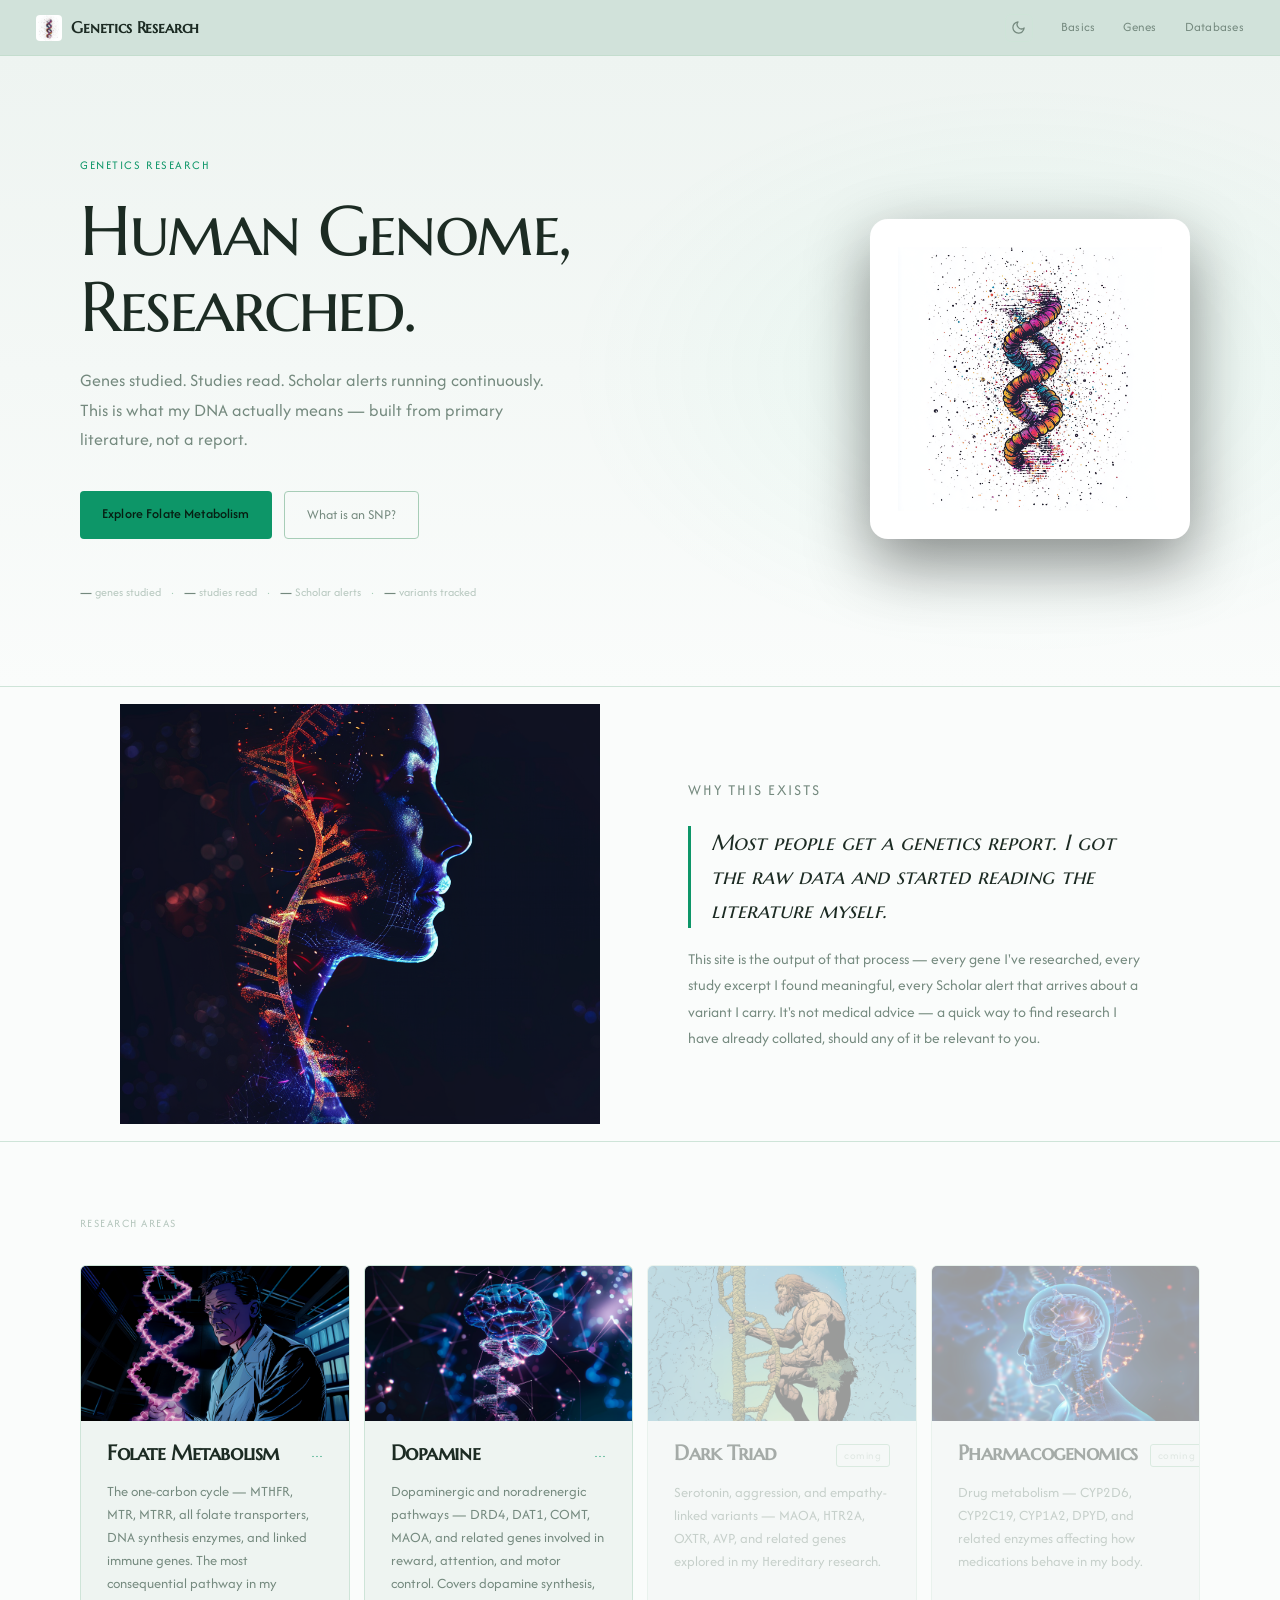
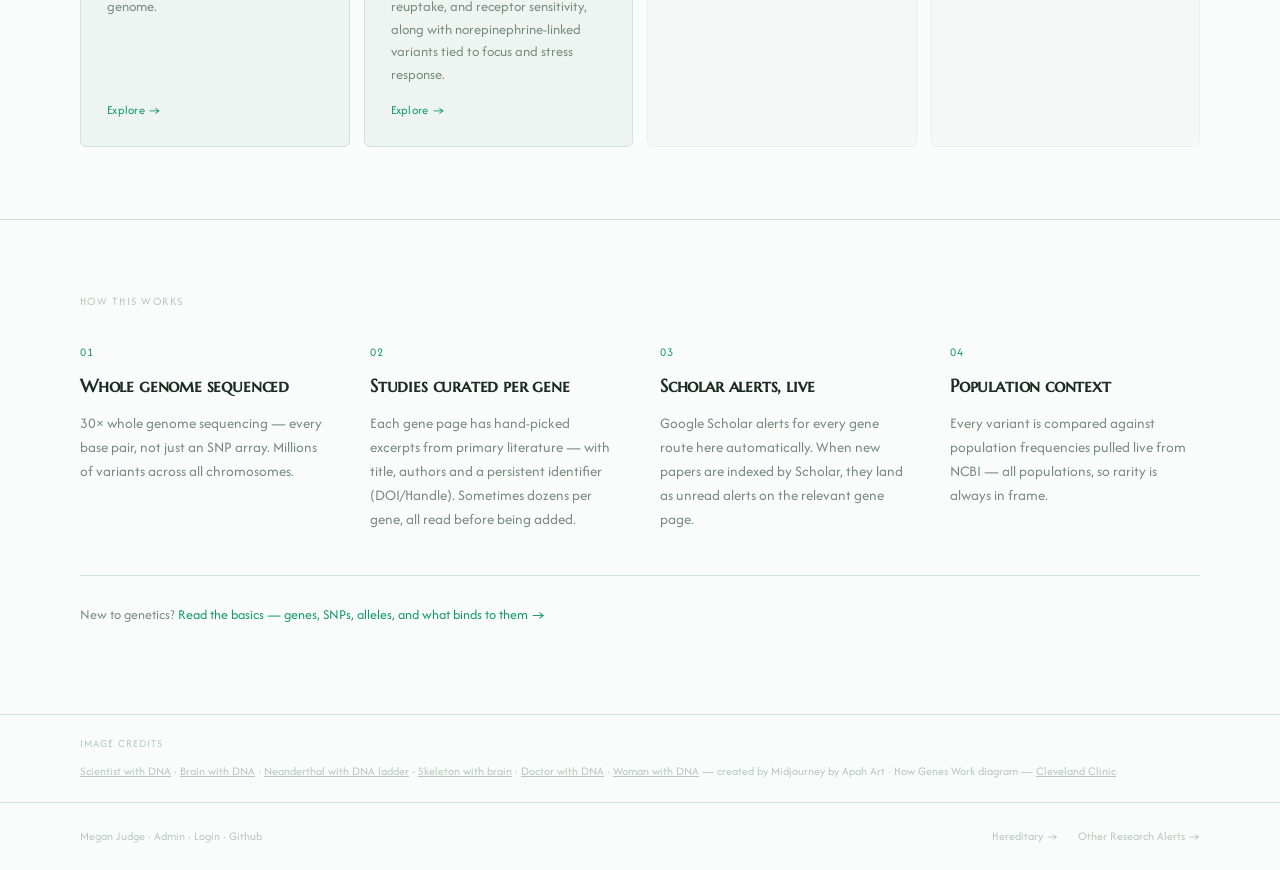
==== index.html @ 2d2856c8 "Add files via upload" ====
<!DOCTYPE html>
<html lang="en">
<head>
  <meta charset="UTF-8">
  <link rel="alternate" href="https://genetics.jdge.cc/" hreflang="en">
  <meta name="viewport" content="width=device-width, initial-scale=1">
  <title>Personal Genomics | Megan Judge</title>
  <meta name="description" content="Megan Judge's whole genome research — curated study snippets, SNP data, and live Scholar alerts across folate metabolism, ADHD, neurotransmitters, and more.">
  <meta name="author" content="Megan Judge">
  <meta name="robots" content="index, follow">
  <meta name="theme-color" content="#34d399">
  <link rel="canonical" href="https://genetics.jdge.cc/">
  <meta property="og:title" content="Personal Genomics | Megan Judge">
  <meta property="og:description" content="Whole genome sequencing results, curated research, and live Scholar alerts — organised by gene and topic.">
  <meta property="og:site_name" content="Personal Genomics | Megan Judge">
  <meta property="og:url" content="https://genetics.jdge.cc/">
  <meta property="og:type" content="website">
  <meta property="og:locale" content="en_AU">
  <meta property="og:image" content="https://genetics.jdge.cc/images/icon_full.png">
  <meta property="og:image:alt" content="Personal Genomics — Megan Judge">
  <meta name="twitter:card" content="summary">
  <meta name="twitter:title" content="Personal Genomics | Megan Judge">
  <meta name="twitter:description" content="Whole genome sequencing results, curated research, and live Scholar alerts — organised by gene and topic.">
  <meta name="twitter:image" content="https://genetics.jdge.cc/images/icon_full.png">
  <meta name="twitter:image:alt" content="Personal Genomics — Megan Judge">
  <meta name="keywords" content="personal genomics, whole genome sequencing, MTHFR, folate metabolism, SNP, genetics research, Megan Judge">
  <meta name="subject" content="Personal Genomics Research">
  <link rel="icon" type="image/png" href="/images/icon.png">
  <link rel="stylesheet" href="/styles.css">
  <script src="/theme.js"></script>
</head>
<body>

<header class="site-nav">
  <a class="nav-brand" href="/">
    <img class="nav-icon" src="/images/icon.png" alt="Genetics" width="26" height="26">
    Genetics Research
  </a>
  <nav class="nav-links">
    <button id="theme-toggle" class="theme-toggle" type="button" aria-label="Toggle light and dark theme" title="Toggle theme">
      <svg class="icon-sun" viewBox="0 0 24 24" fill="none" stroke="currentColor" stroke-width="2" stroke-linecap="round" stroke-linejoin="round"><circle cx="12" cy="12" r="4"></circle><path d="M12 2v2M12 20v2M4.93 4.93l1.41 1.41M17.66 17.66l1.41 1.41M2 12h2M20 12h2M6.34 17.66l-1.41 1.41M19.07 4.93l-1.41 1.41"></path></svg>
      <svg class="icon-moon" viewBox="0 0 24 24" fill="none" stroke="currentColor" stroke-width="2" stroke-linecap="round" stroke-linejoin="round"><path d="M21 12.79A9 9 0 1 1 11.21 3 7 7 0 0 0 21 12.79Z"></path></svg>
    </button>
    <a href="/basics">Basics</a>
    <a href="/groups">Genes</a>
    <a href="/databases">Databases</a>
  </nav>
</header>

<main>

  <!-- HERO -->
  <section class="hero">
    <div class="hero-inner">
      <div class="hero-text">
        <p class="hero-eyebrow">Genetics Research</p>
        <h1 class="hero-title">Human Genome,<br>Researched.</h1>
        <p class="hero-sub">
          Genes studied. Studies read.
          Scholar alerts running continuously. This is what my DNA
          actually means — built from primary literature, not a report.
        </p>
        <div class="hero-acts">
          <a class="btn-primary" href="/group/folate-metabolism">Explore Folate Metabolism</a>
          <a class="btn-ghost" href="/basics">What is an SNP?</a>
        </div>
        <div class="hero-stats">
          <span class="stat"><strong data-stat="genes">—</strong> genes studied</span>
          <span class="stat-sep">·</span>
          <span class="stat"><strong data-stat="studies">—</strong> studies read</span>
          <span class="stat-sep">·</span>
          <span class="stat"><strong data-stat="scholar">—</strong> Scholar alerts</span>
          <span class="stat-sep">·</span>
          <span class="stat"><strong data-stat="variants">—</strong> variants tracked</span>
        </div>
      </div>
      <div class="hero-visual">
        <div class="hero-icon-wrap">
          <img src="/images/icon_full.png" alt="DNA double helix" width="320" height="320">
        </div>
      </div>
    </div>
  </section>

  <!-- PERSONAL STATEMENT -->
  <section class="statement-section">
    <div class="statement-inner">
      <figure class="statement-img">
        <a href="#credits">
          <img src="/images/night_woman_genes_thumbnail.png" alt="Personal genomics research" loading="lazy">
        </a>
      </figure>
      <div class="statement-text">
        <p class="section-label">Why this exists</p>
        <blockquote class="statement-quote">
          Most people get a genetics report. I got the raw data and started reading the literature myself.
        </blockquote>
        <p>
          This site is the output of that process — every gene I've researched,
          every study excerpt I found meaningful, every Scholar alert that arrives
          about a variant I carry. It's not medical advice — a quick way to find
          research I have already collated, should any of it be relevant to you.
        </p>
      </div>
    </div>
  </section>

  <!-- RESEARCH AREAS -->
  <section class="groups-section">
    <div class="groups-inner">
      <p class="section-label">Research Areas</p>
      <div class="groups-grid">

        <div class="group-card">
          <a class="group-card-img-wrap" href="#credits" aria-label="View image source">
            <figure class="group-card-img">
              <img src="/images/scientist_genes_thumbnail.png" alt="Folate Metabolism" loading="lazy">
            </figure>
          </a>
          <a class="group-card-text" href="/group/folate-metabolism">
            <div class="group-card-head">
              <span class="group-name">Folate Metabolism</span>
              <span class="group-count" data-group-count="Folate Metabolism">…</span>
            </div>
            <p class="group-desc">
              The one-carbon cycle — MTHFR, MTR, MTRR, all folate transporters,
              DNA synthesis enzymes, and linked immune genes. The most consequential
              pathway in my genome.
            </p>
            <span class="group-link">Explore →</span>
          </a>
        </div>

        <div class="group-card">
          <a class="group-card-img-wrap" href="#credits" aria-label="View image source">
            <figure class="group-card-img">
              <img src="/images/brain_genes_thumbnail.png" alt="Dopamine" loading="lazy">
            </figure>
          </a>
          <a class="group-card-text" href="/group/dopamine">
            <div class="group-card-head">
              <span class="group-name">Dopamine</span>
              <span class="group-count" data-group-count="Dopamine">…</span>
            </div>
            <p class="group-desc">
              Dopaminergic and noradrenergic pathways — DRD4, DAT1, COMT, MAOA,
              and related genes involved in reward, attention, and motor control.
              Covers dopamine synthesis, reuptake, and receptor sensitivity, along
              with norepinephrine-linked variants tied to focus and stress response.
            </p>
            <span class="group-link">Explore →</span>
          </a>
        </div>

        <div class="group-card soon">
          <figure class="group-card-img">
            <img src="/images/neanderthal_genes_thumbnail.png" alt="Dark Triad" loading="lazy">
          </figure>
          <div class="group-card-text">
            <div class="group-card-head">
              <span class="group-name">Dark Triad</span>
              <span class="group-badge">coming</span>
            </div>
            <p class="group-desc">
              Serotonin, aggression, and empathy-linked variants — MAOA, HTR2A,
              OXTR, AVP, and related genes explored in my Hereditary research.
            </p>
          </div>
        </div>

        <div class="group-card soon">
          <figure class="group-card-img">
            <img src="/images/skeleton_and_brain_genes_thumbnail.png" alt="Pharmacogenomics" loading="lazy">
          </figure>
          <div class="group-card-text">
            <div class="group-card-head">
              <span class="group-name">Pharmacogenomics</span>
              <span class="group-badge">coming</span>
            </div>
            <p class="group-desc">
              Drug metabolism — CYP2D6, CYP2C19, CYP1A2, DPYD, and related
              enzymes affecting how medications behave in my body.
            </p>
          </div>
        </div>

      </div>
    </div>
  </section>

  <!-- HOW IT WORKS -->
  <section class="how-section">
    <div class="how-inner">
      <p class="section-label">How this works</p>
      <div class="how-steps">

        <div class="step">
          <span class="step-num">01</span>
          <h3>Whole genome sequenced</h3>
          <p>
            30× whole genome sequencing — every base pair, not just an SNP array.
            Millions of variants across all chromosomes.
          </p>
        </div>

        <div class="step">
          <span class="step-num">02</span>
          <h3>Studies curated per gene</h3>
          <p>
            Each gene page has hand-picked excerpts from primary literature —
            with title, authors and a persistent identifier (DOI/Handle). Sometimes dozens per gene, all read
            before being added.
          </p>
        </div>

        <div class="step">
          <span class="step-num">03</span>
          <h3>Scholar alerts, live</h3>
          <p>
            Google Scholar alerts for every gene route here automatically.
            When new papers are indexed by Scholar, they land as unread alerts
            on the relevant gene page.
          </p>
        </div>

        <div class="step">
          <span class="step-num">04</span>
          <h3>Population context</h3>
          <p>
            Every variant is compared against population frequencies pulled
            live from NCBI — all populations, so rarity is always in frame.
          </p>
        </div>

      </div>
      <p class="how-footer">
        New to genetics? <a href="/basics">Read the basics — genes, SNPs, alleles, and what binds to them →</a>
      </p>
    </div>
  </section>

</main>

<section class="page-credits" id="credits">
  <div class="credits-inner">
    <p class="credits-heading">Image credits</p>
    <p class="credits-line">
      <a href="https://pixabay.com/illustrations/dna-helix-articles-molecule-8911741/" target="_blank" rel="noopener">Scientist with DNA</a>
      · <a href="https://pixabay.com/illustrations/ai-generated-brain-dna-helix-8906504/" target="_blank" rel="noopener">Brain with DNA</a>
      · <a href="https://pixabay.com/illustrations/ai-generated-brain-dna-helix-8906526/" target="_blank" rel="noopener">Neanderthal with DNA ladder</a>
      · <a href="https://pixabay.com/illustrations/molecules-diet-nutrients-brain-dna-8911810/" target="_blank" rel="noopener">Skeleton with brain</a>
      · <a href="https://pixabay.com/illustrations/ai-generated-dna-helix-articles-8906573/" target="_blank" rel="noopener">Doctor with DNA</a>
      · <a href="https://pixabay.com/illustrations/brain-dna-helix-articles-8911730/" target="_blank" rel="noopener">Woman with DNA</a>
      — created by Midjourney by Apah Art
      · How Genes Work diagram — <a href="https://my.clevelandclinic.org/health/body/dna" target="_blank" rel="noopener">Cleveland Clinic</a>
    </p>
  </div>
</section>

<footer class="site-footer">
  <div class="footer-inner">
    <span>Megan Judge · <a href="/admin">Admin</a> · <button id="personal-signin" class="personal-signin-btn">Login</button> · <a href="https://github.com/megzjudge/genetics/" target="_blank" rel="noopener">Github</a></span>
    <div style="display:flex;gap:20px">
      <a href="https://hereditary.substack.com">Hereditary →</a>
      <a href="https://research.jdge.cc">Other Research Alerts →</a>
    </div>
  </div>
</footer>
<script src="/personal-auth.js"></script>
<script>
  PersonalAuth.wireSignIn("personal-signin", async function () {
    var res = await PersonalAuth.fetchPersonal({ gene: "__ping__" });
    return res.ok;
  });

  fetch("/api/genes").then(function (r) { return r.json(); }).then(function (d) {
    var genes = d.genes || d || [];
    var counts = {};
    genes.forEach(function (g) {
      var key = (g.group_name || "").trim().toLowerCase();
      if (!key) return;
      counts[key] = (counts[key] || 0) + 1;
    });
    document.querySelectorAll("[data-group-count]").forEach(function (el) {
      var key = el.getAttribute("data-group-count").trim().toLowerCase();
      var n = counts[key] || 0;
      el.textContent = n + (n === 1 ? " gene" : " genes");
    });
  }).catch(function () { /* leave placeholders as-is on failure */ });

  fetch("/api/stats").then(function (r) { return r.json(); }).then(function (d) {
    document.querySelectorAll("[data-stat]").forEach(function (el) {
      var n = d[el.getAttribute("data-stat")];
      if (n != null) el.textContent = n;
    });
  }).catch(function () { /* leave placeholders as-is on failure */ });
</script>

</body>
</html>
---- styles.css ----
/* Main site body font */
@font-face {
  font-family: "Afacad";
  src: url("/fonts/Afacad.ttf");
  font-display: swap;
}
@font-face {
  font-family: "Afacad";
  src: url("/fonts/Afacad-Italic.ttf");
  font-style: italic;
  font-display: swap;
}
/* Header font — small-caps by design, not a regular weight/case font */
@font-face {
  font-family: "Marcellus SC";
  src: url("/fonts/MarcellusSC.ttf");
  font-display: swap;
}

/* Chromosome-number display font on gene pages */
@font-face {
  font-family: "Mrs Saint Delafield";
  src: url("/fonts/MrsSaintDelafield.ttf");
  font-display: swap;
}

:root {
  --bg:          #0e1117;
  --surface:     #131820;
  --card:        #1a2030;
  --ink:         #e2e8f2;
  --muted:       #7a8fa6;
  --body-text:   #c8d9e8;
  --faint:       #3d5068;
  --line:        #1f2d3d;
  --line-strong: #2a3d52;
  --accent:      #34d399;
  --accent-soft: #071e12;
  --accent-dim:  rgba(52, 211, 153, 0.12);
  --nav-bg:      rgba(14, 17, 23, 0.94);
  --nav-line:    #1f2d3d;
  /* Three-colour accent system: green (--accent) = primary/default,
     pink (--pink) = secondary emphasis (used in the SVG allele markers and
     "Used/Unused"-style labels), grey (--muted/--faint) = de-emphasised text. */
  --pink:        #e84580;
  --pink-soft:   #f472b6;
  --sans: 'Afacad', system-ui, -apple-system, sans-serif;
  --serif: 'Marcellus SC', 'Afacad', system-ui, -apple-system, sans-serif;
  /* Strictly 2 fonts sitewide (Afacad + Marcellus SC) — --mono now aliases
     to --sans rather than an actual monospace stack. Kept as a separate
     variable (not deleted) since dozens of rules reference var(--mono) by
     name for things that are semantically "label/data text", not headings;
     redefining it here changes all of them at once without touching each. */
  --mono: var(--sans);
  --max-w: 1120px;
  color-scheme: dark;
}

/* Light theme — toggled by /theme.js setting data-theme="light" on <html>,
   remembered in localStorage. Only the palette changes; every rule elsewhere
   in this file reads these same custom properties, so nothing else needs a
   light-mode variant. */
:root[data-theme="light"] {
  --bg:          #fafcfb;
  --surface:     #eef4f1;
  --card:        #ffffff;
  --ink:         #1c2b23;
  --muted:       #74897e;
  --body-text:   #3b4a43;
  --faint:       #b5c6bd;
  --line:        #cee4d8;
  --line-strong: #a7cdb7;
  --accent:      #0d9668;
  --accent-soft: #e2f5ea;
  --accent-dim:  rgba(13, 150, 104, 0.1);
  --nav-bg:      rgba(207, 225, 216, 0.95);
  --nav-line:    #c4ddce;
  color-scheme: light;
}

*, *::before, *::after { box-sizing: border-box; }
html { scroll-behavior: smooth; -webkit-text-size-adjust: 100%; }
body { margin: 0; background: var(--bg); color: var(--ink); font-family: var(--sans); font-size: 17px; line-height: 1.6; }
::selection { background: var(--accent-soft); color: var(--accent); }
@media (prefers-reduced-motion: reduce) { html { scroll-behavior: auto; } * { transition: none !important; } }

/* ── NAV ─────────────────────────────────────────── */
.site-nav {
  position: sticky; top: 0; z-index: 50;
  display: flex; align-items: center; justify-content: space-between;
  padding: 0 36px; height: 56px;
  background: var(--nav-bg);
  backdrop-filter: blur(10px);
  border-bottom: 1px solid var(--nav-line);
}
.nav-brand {
  display: flex; align-items: center; gap: 9px;
  font-family: var(--serif); font-weight: 600; font-size: 16px;
  color: var(--ink); text-decoration: none; letter-spacing: -0.01em;
}
.nav-icon {
  width: 26px; height: 26px;
  border-radius: 4px;
  background: #fff;
  flex-shrink: 0;
  display: block;
}
.nav-links { display: flex; gap: 28px; align-items: center; }
.nav-links a {
  font-family: var(--mono); font-size: 13px;
  color: var(--muted); text-decoration: none; letter-spacing: 0.02em;
  transition: color 0.12s;
}
.nav-links a:hover { color: var(--accent); }
.nav-external { color: var(--faint) !important; }

.theme-toggle {
  display: flex; align-items: center; justify-content: center;
  width: 28px; height: 28px; padding: 0;
  background: transparent; border: 1px solid var(--line); border-radius: 6px;
  color: var(--muted); cursor: pointer;
  transition: color 0.12s, border-color 0.12s;
}
.theme-toggle:hover { color: var(--accent); border-color: var(--accent); }
.theme-toggle svg { width: 15px; height: 15px; display: block; }
.theme-toggle .icon-moon { display: none; }
:root[data-theme="light"] .theme-toggle .icon-sun { display: none; }
:root[data-theme="light"] .theme-toggle .icon-moon { display: block; }

@media (max-width: 600px) {
  .site-nav { padding: 0 18px; }
  .nav-links { gap: 18px; }
}

/* ── HERO ────────────────────────────────────────── */
.hero {
  position: relative; overflow: hidden;
  padding: 100px 36px 84px;
  border-bottom: 1px solid var(--line);
  background:
    radial-gradient(ellipse 55% 70% at 80% 50%, rgba(52, 211, 153, 0.07) 0%, transparent 65%),
    linear-gradient(180deg, var(--surface) 0%, var(--bg) 100%);
}
.hero-inner {
  max-width: var(--max-w); margin: 0 auto;
  position: relative; z-index: 1;
  display: grid;
  grid-template-columns: 1fr 340px;
  gap: 60px;
  align-items: center;
}
.hero-eyebrow {
  font-family: var(--mono); font-size: 12px;
  letter-spacing: 0.13em; text-transform: uppercase;
  color: var(--accent); margin: 0 0 18px;
}
.hero-title {
  font-family: var(--serif);
  font-size: clamp(44px, 5.5vw, 72px);
  font-weight: 400; line-height: 1.07;
  letter-spacing: -0.035em;
  margin: 0 0 22px; color: var(--ink);
}
.hero-sub {
  font-size: clamp(16px, 1.8vw, 18px);
  color: var(--muted); line-height: 1.65;
  margin: 0 0 36px; max-width: 480px;
}
.hero-acts { display: flex; gap: 12px; flex-wrap: wrap; margin-bottom: 44px; }

.btn-primary {
  display: inline-block; font-family: var(--mono); font-size: 14px; font-weight: 500;
  padding: 12px 22px; background: var(--accent); color: #071e12;
  text-decoration: none; border-radius: 4px; letter-spacing: 0.01em;
  transition: opacity 0.13s;
}
.btn-primary:hover { opacity: 0.86; }
.btn-ghost {
  display: inline-block; font-family: var(--mono); font-size: 14px;
  padding: 12px 22px; border: 1px solid var(--line-strong);
  color: var(--muted); text-decoration: none; border-radius: 4px;
  transition: border-color 0.13s, color 0.13s;
}
.btn-ghost:hover { border-color: var(--accent); color: var(--accent); }

.hero-stats {
  display: flex; align-items: center; flex-wrap: wrap; gap: 10px;
  font-family: var(--mono); font-size: 12px; color: var(--faint);
}
.hero-stats strong { color: var(--muted); font-weight: 600; }
.stat-sep { color: var(--line-strong); }

/* Hero visual — icon_full in white card */
.hero-visual {
  display: flex; align-items: center; justify-content: center;
}
.hero-icon-wrap {
  background: #ffffff;
  border-radius: 18px;
  padding: 28px;
  box-shadow: 0 24px 64px rgba(0,0,0,0.45), 0 0 0 1px rgba(255,255,255,0.06);
  display: flex; align-items: center; justify-content: center;
  max-width: 320px; width: 100%;
}
.hero-icon-wrap img {
  width: 100%; height: auto; display: block;
}

@media (max-width: 860px) {
  .hero { padding: 72px 18px 60px; }
  .hero-inner { grid-template-columns: 1fr; gap: 36px; }
  .hero-icon-wrap { max-width: 220px; padding: 20px; border-radius: 14px; margin: 0 auto; }
  .hero-acts { flex-direction: column; }
  .btn-primary, .btn-ghost { text-align: center; }
}

/* ── PERSONAL STATEMENT ──────────────────────────── */
.statement-section {
  border-bottom: 1px solid var(--line);
  overflow: hidden;
}
.statement-inner {
  max-width: var(--max-w);
  margin: 0 auto;
  display: grid;
  grid-template-columns: 1fr 1fr;
}
.statement-img {
  position: relative;
  min-height: 420px;
  overflow: hidden;
}
.statement-img a {
  display: block; position: absolute; inset: 0;
}
.statement-img img {
  position: absolute; inset: 0;
  width: 100%; height: 100%;
  object-fit: cover; object-position: center top;
  display: block;
}
.statement-text {
  padding: 64px 52px 64px 48px;
  display: flex; flex-direction: column; gap: 18px;
  justify-content: center;
}
.statement-text .section-label { margin: 0; }
.statement-quote {
  font-family: var(--serif);
  font-size: clamp(18px, 2vw, 22px);
  font-style: italic;
  font-weight: 400;
  line-height: 1.55;
  color: var(--ink);
  margin: 4px 0 0;
  padding: 0 0 0 20px;
  border-left: 3px solid var(--accent);
}
.statement-text p {
  font-size: 15.5px; color: var(--muted);
  line-height: 1.7; margin: 0;
}
.statement-text a { color: var(--accent); text-decoration: none; }
.statement-text a:hover { text-decoration: underline; }

@media (max-width: 860px) {
  .statement-inner { grid-template-columns: 1fr; }
  .statement-img { min-height: 260px; position: relative; }
  .statement-img img { position: relative; inset: auto; height: 260px; }
  .statement-text { padding: 40px 18px; }
}

/* ── GROUPS ──────────────────────────────────────── */
.groups-section {
  padding: 72px 36px;
  border-bottom: 1px solid var(--line);
}
.groups-inner, .how-inner { max-width: var(--max-w); margin: 0 auto; }

.section-label {
  font-family: var(--mono); font-size: 11.5px;
  letter-spacing: 0.13em; text-transform: uppercase;
  color: var(--faint); margin: 0 0 32px;
}

.groups-grid {
  display: grid;
  grid-template-columns: repeat(auto-fill, minmax(260px, 1fr));
  gap: 14px;
}

.group-card {
  background: var(--card); border: 1px solid var(--line);
  border-radius: 6px; overflow: hidden;
  display: flex; flex-direction: column;
  transition: border-color 0.14s, transform 0.14s;
}
.group-card:not(.soon):hover {
  border-color: var(--accent);
  transform: translateY(-2px);
}
/* Light theme: cards read better sunken (darker than the page) rather than
   raised (lighter), unlike dark theme where a lighter card pops off the bg. */
:root[data-theme="light"] .group-card { background: var(--surface); }
.group-card.soon { opacity: 0.38; pointer-events: none; }

/* Card thumbnail image */
.group-card-img-wrap { display: block; flex-shrink: 0; }
.group-card-img {
  height: 155px; overflow: hidden; flex-shrink: 0;
  margin: 0; border-radius: 0;
  position: relative;
}
.group-card-img img {
  width: 100%; height: 100%;
  object-fit: cover; display: block;
  transition: transform 0.3s ease;
}
.group-card:not(.soon):hover .group-card-img img { transform: scale(1.03); }

/* Card text area */
.group-card-text {
  padding: 20px 26px 26px;
  display: flex; flex-direction: column; gap: 14px;
  text-decoration: none; color: var(--ink); flex: 1;
}

.group-card-head {
  display: flex; align-items: flex-start;
  justify-content: space-between; gap: 12px;
}
.group-name {
  font-family: var(--serif); font-size: 21px;
  font-weight: 600; letter-spacing: -0.02em;
  line-height: 1.2;
}
.group-count {
  font-family: var(--mono); font-size: 12px;
  color: var(--accent); flex-shrink: 0; margin-top: 3px;
}
.group-badge {
  font-family: var(--mono); font-size: 11px;
  color: var(--faint); border: 1px solid var(--line-strong);
  border-radius: 3px; padding: 2px 7px;
  letter-spacing: 0.05em; flex-shrink: 0; margin-top: 3px;
}
.group-desc {
  font-size: 14.5px; color: var(--muted);
  line-height: 1.58; margin: 0; flex: 1;
}
.group-link {
  font-family: var(--mono); font-size: 12.5px;
  color: var(--accent); letter-spacing: 0.02em;
}

@media (max-width: 600px) {
  .groups-section { padding: 52px 18px; }
}

/* ── HOW IT WORKS ────────────────────────────────── */
.how-section { padding: 72px 36px 88px; }

.how-steps {
  display: grid;
  grid-template-columns: repeat(auto-fill, minmax(240px, 1fr));
  gap: 48px 40px;
  margin-bottom: 44px;
}
.step { display: flex; flex-direction: column; gap: 10px; }
.step-num {
  font-family: var(--mono); font-size: 12px;
  color: var(--accent); letter-spacing: 0.1em;
}
.step h3 {
  font-family: var(--serif); font-size: 18px;
  font-weight: 600; margin: 0; letter-spacing: -0.01em;
}
.step p {
  font-size: 15px; color: var(--muted);
  line-height: 1.6; margin: 0;
}
.how-footer {
  font-family: var(--mono); font-size: 14px;
  color: var(--muted); margin: 0;
  padding-top: 28px; border-top: 1px solid var(--line);
}
.how-footer a { color: var(--accent); text-decoration: none; }
.how-footer a:hover { text-decoration: underline; }

@media (max-width: 600px) {
  .how-section { padding: 52px 18px 72px; }
}

/* ── PAGE CREDITS ────────────────────────────────── */
.page-credits {
  border-top: 1px solid var(--line);
  padding: 20px 36px;
}
.credits-inner { max-width: var(--max-w); margin: 0 auto; }
.credits-heading {
  font-family: var(--mono); font-size: 11px;
  letter-spacing: 0.1em; text-transform: uppercase;
  color: var(--faint); margin: 0 0 8px;
}
.credits-line {
  font-family: var(--mono); font-size: 12px;
  color: var(--faint); line-height: 1.8; margin: 0;
}
.credits-line a { color: var(--faint); text-decoration: underline; }
.credits-line a:hover { color: var(--muted); }
@media (max-width: 600px) { .page-credits { padding: 18px; } }

/* ── FOOTER ──────────────────────────────────────── */
.site-footer {
  border-top: 1px solid var(--line);
  padding: 24px 36px;
}
.footer-inner {
  max-width: var(--max-w); margin: 0 auto;
  display: flex; align-items: center;
  justify-content: space-between; gap: 16px;
  font-family: var(--mono); font-size: 12px; color: var(--faint);
}
.footer-inner a { color: var(--faint); text-decoration: none; transition: color 0.12s; }
.footer-inner a:hover { color: var(--accent); }
.personal-signin-btn {
  font-family: inherit; font-size: inherit; color: var(--faint);
  background: none; border: none; padding: 0; margin: 0;
  cursor: pointer; text-decoration: none; transition: color 0.12s;
}
.personal-signin-btn:hover { color: var(--accent); }
@media (max-width: 600px) {
  .site-footer { padding: 20px 18px; }
  .footer-inner { flex-direction: column; align-items: flex-start; gap: 6px; }
}

/* ── GENE PAGE (shared shell) ────────────────────── */
.gene-header {
  padding: 56px 36px 44px;
  border-bottom: 1px solid var(--line);
  background: linear-gradient(180deg, var(--surface) 0%, var(--bg) 100%);
}
.gene-header-inner { max-width: var(--max-w); margin: 0 auto; }
.gene-breadcrumb {
  font-family: var(--mono); font-size: 15px; color: var(--faint);
  margin: 0 0 20px;
}
.gene-breadcrumb a { color: var(--muted); text-decoration: none; }
.gene-breadcrumb a:hover { color: var(--accent); }
.gene-title {
  font-family: var(--serif);
  font-size: clamp(36px, 5vw, 60px); font-weight: 700;
  letter-spacing: -0.03em; line-height: 1.1; margin: 0 0 10px;
}
.gene-fullname {
  font-size: 16px; color: var(--muted); margin: 0 0 22px; font-style: italic;
}
.gene-desc {
  font-size: 17px; color: var(--muted); line-height: 1.65;
  max-width: 640px; margin: 0 0 28px;
}
.gene-meta-row {
  display: flex; gap: 24px; flex-wrap: wrap;
  font-family: var(--mono); font-size: 12.5px; color: var(--faint);
}
.gene-meta-row strong { color: var(--muted); }

.gene-body { max-width: var(--max-w); margin: 0 auto; padding: 48px 36px 80px; }
@media (max-width: 600px) {
  .gene-header { padding: 40px 18px 32px; }
  .gene-body { padding: 32px 18px 60px; }
}

/* Studies */
.studies-section { margin-bottom: 56px; }
.studies-heading {
  font-family: var(--serif); font-weight: 400; font-size: 30px;
  letter-spacing: 0.02em;
  color: var(--ink); margin: 0 0 28px;
  padding-bottom: 18px; border-bottom: 1px solid var(--line);
}
.study-card {
  position: relative;
  border-left: 2px solid var(--line-strong);
  padding: 18px 34px 18px 22px;
  margin-bottom: 24px;
}
.study-card:last-child { margin-bottom: 0; }
.study-card-head {
  display: flex; align-items: flex-start; justify-content: space-between;
  flex-wrap: wrap; gap: 8px 12px; margin-bottom: 10px;
}
.study-card-head .study-title { flex: 1 1 auto; min-width: 140px; margin: 0; }
.study-card-actions {
  display: flex; align-items: center; gap: 6px; flex-shrink: 0;
  margin-left: auto;
}
.study-link-btn, .study-pdf-btn {
  font-family: var(--mono); font-size: 10.5px; letter-spacing: 0.05em;
  text-transform: uppercase; color: var(--accent); text-decoration: none;
  border: 1px solid rgba(52, 211, 153, 0.35); border-radius: 20px;
  padding: 3px 10px; white-space: nowrap;
  transition: background 0.12s, border-color 0.12s;
}
.study-link-btn:hover, .study-pdf-btn:hover { background: var(--accent-dim); border-color: var(--accent); }
.study-edit-btn {
  width: 24px; height: 24px; display: flex; align-items: center; justify-content: center;
  background: transparent; border: 1px solid var(--line); border-radius: 4px;
  color: var(--faint); font-size: 12px; cursor: pointer; padding: 0; flex-shrink: 0;
}
.study-edit-btn:hover { color: var(--accent); border-color: var(--accent); }
.study-edit-form label {
  display: block; font-family: var(--mono); font-size: 11px; letter-spacing: 0.05em;
  text-transform: uppercase; color: var(--faint); margin: 12px 0 5px;
}
.study-edit-form label:first-child { margin-top: 0; }
.study-edit-form input, .study-edit-form textarea {
  width: 100%; box-sizing: border-box; background: var(--bg); color: var(--ink);
  border: 1px solid var(--line); border-radius: 4px; padding: 8px 10px;
  font-family: var(--mono); font-size: 13px;
}
.study-edit-form textarea { min-height: 70px; resize: vertical; }
.study-edit-form input:focus, .study-edit-form textarea:focus { outline: none; border-color: var(--accent); }
.study-edit-row { display: flex; gap: 12px; }
.study-edit-row > div { flex: 1; min-width: 0; }
.study-edit-actions { display: flex; gap: 10px; margin-top: 14px; }
.study-edit-cancel {
  font-family: var(--mono); font-size: 12px; padding: 5px 14px; background: transparent;
  border: 1px solid var(--line); color: var(--muted); border-radius: 3px; cursor: pointer;
}
.study-snippet {
  position: relative;
  font-family: var(--sans); font-style: italic; color: var(--muted);
  font-size: 15.5px; line-height: 1.68; margin: 14px 0 0;
  padding-left: 20px;
}
.study-snippet::before {
  content: "\201C";
  position: absolute; left: -4px; top: -6px;
  font-family: var(--serif); font-style: normal; font-size: 40px;
  line-height: 1; color: var(--line-strong);
}
.study-title {
  font-family: var(--serif); font-size: 19px; font-weight: 600;
  color: var(--ink); line-height: 1.35; margin: 0 0 10px;
}
.study-title a { color: var(--ink); text-decoration: none; }
.study-title a:hover { color: var(--accent); text-decoration: underline; }
.study-meta {
  display: flex; flex-wrap: wrap; align-items: center; gap: 10px;
  margin: 0 0 4px;
}
.study-meta-links { display: flex; flex-wrap: wrap; gap: 6px; }
.study-meta-chip {
  font-family: var(--mono); font-size: 10.5px; letter-spacing: 0.05em;
  text-transform: uppercase; color: var(--accent); text-decoration: none;
  border: 1px solid rgba(52, 211, 153, 0.35); border-radius: 20px;
  padding: 3px 10px; transition: background 0.12s, border-color 0.12s;
}
.study-meta-chip:hover { background: var(--accent-dim); border-color: var(--accent); }
.study-byline {
  font-family: var(--mono); font-size: 12px; letter-spacing: 0.03em;
  color: var(--pink); text-align: right; margin: 14px 0 0;
}
.study-assign {
  align-items: center; gap: 8px; margin-top: 12px;
  font-family: var(--mono); font-size: 11px; letter-spacing: 0.05em;
  text-transform: uppercase; color: var(--faint);
}
.study-assign select {
  font-family: var(--mono); font-size: 12px; text-transform: none;
  background: var(--bg); color: var(--ink); border: 1px solid var(--line);
  border-radius: 4px; padding: 3px 8px; cursor: pointer;
}

/* Alerts */
/* Group page */
.group-header {
  padding: 56px 36px 44px; border-bottom: 1px solid var(--line);
  background: linear-gradient(180deg, var(--surface) 0%, var(--bg) 100%);
}
.group-header-inner { max-width: var(--max-w); margin: 0 auto; }
.group-page-title {
  font-family: var(--serif);
  font-size: clamp(34px, 5vw, 56px); font-weight: 700;
  letter-spacing: -0.03em; line-height: 1.1; margin: 0 0 14px;
  color: var(--accent);
}
.group-body { max-width: var(--max-w); margin: 0 auto; padding: 40px 36px 80px; }
@media (max-width: 600px) {
  .group-header { padding: 40px 18px 32px; }
  .group-body { padding: 28px 18px 60px; }
}

.gene-list { display: flex; flex-direction: column; gap: 0; }
.gene-row {
  display: grid;
  grid-template-columns: minmax(140px, 33%) 1fr auto;
  align-items: center;
  gap: 20px;
  padding: 16px 0;
  border-bottom: 1px solid var(--line);
  text-decoration: none; color: var(--ink);
  transition: background 0.1s;
}
.gene-row:first-child { border-top: 1px solid var(--line); }
.gene-row:hover { background: var(--surface); margin: 0 -12px; padding-left: 12px; padding-right: 12px; }
.gene-row:hover .gene-row-name { background: var(--accent-dim); border-color: var(--accent); }
.gene-row-name {
  font-family: var(--mono); font-size: 15px; font-weight: 600;
  color: var(--accent); letter-spacing: 0.02em;
  display: inline-block; text-align: center;
  padding: 9px 16px; border-radius: 6px;
  border: 1px solid rgba(52, 211, 153, 0.3);
  background: var(--card);
  transition: background 0.12s, border-color 0.12s;
}
/* Light theme: chip matches the header's tone, with dark text for contrast —
   used for gene names (group pages) and SNP rsids (gene pages), both
   rendered through this same class. */
:root[data-theme="light"] .gene-row-name {
  color: var(--ink); background: #cfe1d8; border-color: var(--line);
  text-shadow: 0 1px 1px rgba(255, 255, 255, 0.75);
}
:root[data-theme="light"] .gene-row:hover .gene-row-name {
  background: #bcd7c8; border-color: #bcd7c8;
}
.gene-row-full { font-size: 14.5px; color: var(--muted); font-style: italic; }
.gene-row-count {
  font-family: var(--mono); font-size: 14.5px; color: var(--ink);
  white-space: nowrap;
}
.gene-row-count .count-num { color: var(--accent); font-weight: 600; }
@media (max-width: 600px) {
  .gene-row { grid-template-columns: minmax(100px, 40%) 1fr; row-gap: 8px; }
  .gene-row-count { display: block; grid-column: 1 / -1; white-space: normal; }
}

/* ── BASICS PAGE: SNP FREQUENCY EXAMPLE ─────────── */
.snp-freq-example {
  border: 1px solid var(--line);
  border-radius: 10px;
  overflow: hidden;
  margin: 40px 0;
  font-family: var(--mono);
}
.snp-freq-row {
  display: grid;
  grid-template-columns: 140px 1fr auto;
  gap: 20px;
  align-items: center;
  padding: 18px 24px;
  border-bottom: 1px solid var(--line);
  font-size: 17px;
}
.snp-freq-row:last-child { border-bottom: none; }
.snp-freq-row--highlight { background: var(--accent-dim); }
.snp-freq-label { color: var(--muted); font-size: 16px; letter-spacing: 0.04em; }
.snp-freq-bar   { color: var(--ink); }
.snp-freq-note  { color: var(--muted); font-size: 15.5px; text-align: right; }
.snp-freq-row--highlight .snp-freq-label { color: var(--accent); }
.snp-freq-row--highlight .snp-freq-bar   { color: var(--accent); font-weight: 600; }
.snp-freq-row--highlight .snp-freq-note  { color: var(--body-text); }
@media (max-width: 600px) {
  .snp-freq-row { grid-template-columns: 110px 1fr; padding: 16px 18px; }
  .snp-freq-note { display: none; }
}

/* ── BASICS PAGE: VIDEO PAIR ─────────────────────── */
.video-pair {
  display: grid;
  grid-template-columns: 1fr 1fr;
  gap: 20px;
  margin: 44px 0;
  align-items: start;
}
.video-wrap { position: relative; width: 100%; }
.video-wrap--16x9 { padding-bottom: 56.25%; }
.video-wrap--9x16 { padding-bottom: 177.78%; }
.video-wrap iframe {
  position: absolute; inset: 0;
  width: 100%; height: 100%;
  border: 0; border-radius: 6px;
}
@media (max-width: 700px) {
  .video-pair { grid-template-columns: 1fr; }
  .video-wrap--9x16 { max-width: 315px; padding-bottom: 560px; margin: 0 auto; }
}

/* ── SNP BLOCKS & FREQUENCY TABLE ───────────────── */
.snp-block {
  border-left: 2px solid var(--line-strong);
  padding: 14px 0 14px 20px;
  margin-bottom: 20px;
}
.snp-block:last-child { margin-bottom: 0; }
.snp-block > summary {
  display: flex; align-items: center; justify-content: space-between;
  cursor: pointer; list-style: none;
}
.snp-block > summary::-webkit-details-marker { display: none; }
.snp-block > summary::marker { content: ""; }
.snp-block > summary:hover .snp-chevron { color: var(--accent); }
.snp-chevron {
  font-size: 17px; color: var(--faint); flex-shrink: 0;
  margin-left: 14px; transition: transform 0.18s, color 0.14s;
  font-family: var(--mono);
}
.snp-block[open] > summary .snp-chevron { transform: rotate(180deg); }
.snp-block-body { margin-top: 12px; }
.snp-studies-inline { margin-top: 16px; }
.text-pink { color: var(--pink); }

/* Hover tooltip — e.g. consequence terms (Missense Variant, Intron Variant…) */
.tooltip {
  position: relative;
  cursor: help;
  border-bottom: 1px dotted var(--faint);
}
.tooltip::after {
  content: attr(data-tooltip);
  position: absolute;
  bottom: calc(100% + 8px);
  left: 50%;
  transform: translateX(-50%);
  width: max-content;
  max-width: 260px;
  padding: 10px 12px;
  border-radius: 6px;
  background: var(--card);
  border: 1px solid var(--line-strong);
  color: var(--body-text);
  font-family: var(--sans);
  font-size: 13px;
  font-weight: 400;
  line-height: 1.5;
  text-align: left;
  white-space: normal;
  box-shadow: 0 8px 24px rgba(0,0,0,0.4);
  opacity: 0;
  pointer-events: none;
  transition: opacity 0.14s;
  z-index: 20;
}
.tooltip:hover::after,
.tooltip:focus::after {
  opacity: 1;
}
@media (max-width: 600px) {
  .tooltip::after { left: 0; transform: none; }
}

/* Nested sub-accordions within a SNP's own accordion: Curated / Unused / New
   Unread Studies. Indented under the (now-removed) implicit "Studies" header,
   each collapsible on its own. */
.snp-substudies { margin: 0 0 14px 16px; }
.snp-substudies:last-child { margin-bottom: 0; }
.snp-substudies > summary {
  display: flex; align-items: center; justify-content: space-between;
  cursor: pointer; list-style: none;
}
.snp-substudies > summary::-webkit-details-marker { display: none; }
.snp-substudies > summary::marker { content: ""; }
.snp-substudies > summary:hover .snp-chevron { color: var(--accent); }
.snp-substudies[open] > summary .snp-chevron { transform: rotate(180deg); }
.snp-chevron--sm { font-size: 16px; }
.snp-substudies-body { margin-top: 10px; }
.snp-studies-subhead {
  display: block;
  font-family: var(--serif); font-weight: 400; font-size: 21px;
  letter-spacing: 0.01em; color: var(--ink);
  padding: 16px 0;
}
.snp-studies-subdesc {
  font-size: 15px; font-style: italic; color: var(--muted);
  line-height: 1.55; margin: 6px 0 14px;
}
/* Numbered study rows inside the SNP accordion — number column aligns with
   the snp-block's own left inset, alternating pastel-tinted study cards
   (dark-theme "pastel" = a soft low-opacity wash, not a literal pale colour,
   so the light body text stays legible on top of it). */
.snp-study-row {
  display: grid;
  grid-template-columns: 24px 1fr;
  gap: 14px;
  margin-bottom: 12px;
}
.snp-study-row:last-child { margin-bottom: 0; }
.snp-study-num {
  display: flex; align-items: center; justify-content: center;
  font-family: "Mrs Saint Delafield", cursive;
  font-size: 18px; color: var(--muted);
}
.snp-study-row .study-card {
  border-left: none; border: 1px solid var(--line); border-radius: 10px;
  padding: 20px 20px 18px; margin-bottom: 0;
  background: var(--card); overflow: hidden;
  transition: box-shadow 0.15s, transform 0.15s;
}
.snp-study-row .study-card:hover { box-shadow: 0 6px 18px rgba(0,0,0,0.14); transform: translateY(-1px); }
.snp-study-row .study-card::before {
  content: ""; position: absolute; top: 0; left: 0; right: 0; height: 3px;
}
.snp-study-row .study-card--pastel-a::before { background: rgba(52, 211, 153, 0.65); }
.snp-study-row .study-card--pastel-b::before { background: rgba(232, 69, 128, 0.65); }
.snp-study-row .study-card--pastel-a { border-color: rgba(52, 211, 153, 0.28); }
.snp-study-row .study-card--pastel-b { border-color: rgba(232, 69, 128, 0.28); }
.snp-row {
  display: flex; flex-wrap: wrap; align-items: center; gap: 10px;
  margin-bottom: 6px;
}
.snp-row--link {
  text-decoration: none; color: inherit;
  padding: 10px 4px; border-bottom: 1px solid var(--line);
  margin-bottom: 0; transition: background 0.12s;
}
.snp-row--link:hover { background: var(--surface); }
.snp-row--link:last-child { border-bottom: none; }
.snp-meta-item {
  font-family: var(--mono); font-size: 12px; color: var(--faint);
}
.freq-section {
  width: fit-content;
  max-width: 100%;
  margin: 0 auto;
}
.freq-sort-bar {
  display: flex; flex-wrap: wrap; align-items: center; justify-content: flex-end; gap: 8px;
  margin-top: 12px;
}
.freq-sort-label {
  font-family: var(--mono); font-size: 12px; letter-spacing: 0.05em;
  text-transform: uppercase; color: var(--faint); margin-left: 4px;
}
.freq-sort-btn {
  font-family: var(--mono); font-size: 14px;
  background: var(--card); color: var(--muted);
  border: 1px solid var(--line); border-radius: 5px;
  padding: 3px 14px; cursor: pointer;
  transition: border-color 0.12s, color 0.12s, background 0.12s;
}
.freq-sort-btn:hover { border-color: var(--line-strong); color: var(--ink); }
.freq-sort-btn.active {
  border-color: var(--accent); color: var(--accent); background: var(--accent-dim);
}
.freq-sort-btn.active::after { content: " \2191"; }
.freq-sort-btn.active.freq-sort-btn--desc::after { content: " \2193"; }
.freq-sort-btn--freq {
  border-color: rgba(232, 69, 128, 0.2); color: var(--body-text);
  background: rgba(232, 69, 128, 0.13);
}
.freq-sort-btn--freq:hover { border-color: rgba(232, 69, 128, 0.4); color: var(--ink); }
.freq-sort-btn--freq.active {
  border-color: rgba(232, 69, 128, 0.55); color: var(--ink); background: rgba(232, 69, 128, 0.22);
}
.freq-table {
  margin-top: 12px;
  border: 1px solid var(--line);
  border-radius: 5px;
  overflow: hidden;
  font-family: var(--mono); font-size: 15.5px;
}
.freq-row {
  display: grid;
  grid-template-columns: 140px 1fr 28px;
  align-items: center;
  gap: 12px;
  padding: 7px 12px;
  border-bottom: 1px solid var(--line);
  color: var(--muted);
}
.freq-row:last-child { border-bottom: none; }
.freq-row--total {
  background: var(--surface);
  color: var(--ink);
  font-weight: 500;
}
.freq-pop { color: var(--muted); font-size: 17px; font-weight: 600; letter-spacing: 0.02em; }
.freq-row--total .freq-pop { color: var(--ink); }
.freq-data { display: flex; flex-wrap: wrap; align-items: center; gap: 6px; font-size: 15px; }
.freq-chip {
  display: inline-block;
  padding: 3px 9px;
  border-radius: 4px;
  white-space: nowrap;
  color: var(--body-text);
}
.freq-chip--a { background: rgba(52, 211, 153, 0.13); }
.freq-chip--g { background: rgba(232, 69, 128, 0.13); }
.freq-chip--n { background: var(--card); border: 1px solid var(--line); color: var(--muted); }
.freq-link {
  color: var(--faint); text-decoration: none; font-size: 35px; line-height: 1;
  text-align: right; display: block; overflow: visible;
  transition: color 0.12s;
}
.freq-link:hover { color: var(--accent); }
@media (max-width: 600px) {
  .freq-row { grid-template-columns: 110px 1fr 22px; font-size: 14px; }
}

/* ── GENE PAGE EXTRAS ────────────────────────────── */
.gene-tags { display: flex; flex-wrap: wrap; gap: 8px; margin-top: 6px; }
.gene-tag {
  font-family: var(--mono); font-size: 11.5px; letter-spacing: 0.05em;
  color: var(--accent); border: 1px solid rgba(52,211,153,0.3);
  border-radius: 3px; padding: 3px 9px; text-decoration: none;
  transition: background 0.12s;
}
.gene-tag:hover { background: var(--accent-dim); }

.gene-section { margin-bottom: 52px; }
.gene-section:last-child { margin-bottom: 0; }

.section-count {
  font-family: var(--mono); font-size: 15px; font-weight: 400;
  color: var(--faint); margin-left: 10px; letter-spacing: 0;
}

.unread-tag {
  display: inline-block;
  font-family: var(--mono); font-size: 11px;
  color: var(--accent); background: var(--accent-dim);
  border: 1px solid rgba(52,211,153,0.25);
  border-radius: 3px; padding: 1px 7px;
  margin-left: 8px; vertical-align: middle;
}

.empty-state {
  font-family: var(--mono); font-size: 15px; color: var(--faint);
  padding: 24px 0; margin: 0;
}

/* SNP table */
.snp-table-wrap { overflow-x: auto; margin-bottom: 8px; }
.snp-table {
  width: 100%; border-collapse: collapse;
  font-family: var(--mono); font-size: 13px;
}
.snp-table th {
  text-align: left; padding: 8px 12px;
  font-size: 11px; letter-spacing: 0.08em; text-transform: uppercase;
  color: var(--faint); border-bottom: 1px solid var(--line);
  white-space: nowrap;
}
.snp-table td {
  padding: 10px 12px; border-bottom: 1px solid var(--line);
  color: var(--muted); vertical-align: top;
}
.snp-table tr:last-child td { border-bottom: none; }
.snp-table tr:hover td { background: var(--surface); }
.rsid-link { color: var(--accent); text-decoration: none; }
.rsid-link:hover { text-decoration: underline; }
.snp-genotype { color: var(--ink); font-weight: 600; }
.snp-notes { font-size: 12px; color: var(--faint); max-width: 260px; }

.snp-status {
  font-family: var(--mono); font-size: 11px; letter-spacing: 0.04em;
  border-radius: 3px; padding: 2px 7px; white-space: nowrap;
}
.snp-status--good     { color: var(--accent);  background: var(--accent-dim); }
.snp-status--bad      { color: #f87171;         background: rgba(248,113,113,0.1); }
.snp-status--neutral  { color: var(--muted);    background: var(--card); }
.snp-status--pending  { color: var(--faint);    background: transparent; border: 1px solid var(--line); }

/* Group page extras */
.group-page-desc {
  font-size: 16px; color: var(--muted); line-height: 1.65;
  max-width: 620px; margin: 0 0 16px;
}
.group-stats {
  font-family: var(--mono); font-size: 14.5px; color: var(--faint); margin: 0;
}
.group-stats-num { color: var(--accent); font-weight: 600; }
.group-stats .unread-tag { font-size: 14.5px; }

/* ── BASICS PAGE ─────────────────────────────────── */
.basics-hero {
  padding: 64px 36px 52px; border-bottom: 1px solid var(--line);
  background: linear-gradient(180deg, var(--surface) 0%, var(--bg) 100%);
}
.basics-hero-inner { max-width: 760px; margin: 0 auto; }
.basics-hero-inner h1 {
  font-family: var(--serif);
  font-size: clamp(38px, 5vw, 60px);
  font-weight: 400; letter-spacing: -0.03em;
  line-height: 1.1; margin: 0 0 20px;
}
.basics-hero-sub {
  font-size: clamp(16px, 1.8vw, 18px);
  color: var(--muted); line-height: 1.7;
  margin: 0 0 36px; max-width: 560px;
}
.basics-hero-img {
  max-height: 300px; border-radius: 8px;
  object-fit: cover; display: block;
}

.basics-body { max-width: 832px; margin: 0 auto; padding: 64px 36px 96px; }
.basics-body h2 {
  font-size: 29px; font-weight: 700; letter-spacing: -0.02em;
  margin: 80px 0 20px; padding-top: 64px; border-top: 1px solid var(--line);
  color: var(--ink);
}
.basics-body h2:first-child { margin-top: 0; padding-top: 0; border-top: none; }
.basics-body p {
  font-size: 18px; color: var(--body-text);
  line-height: 1.85; margin: 0 0 26px;
}
.basics-body p:last-child { margin-bottom: 0; }
.basics-body strong { color: var(--ink); font-weight: 600; }
.basics-body em { font-style: italic; }

.callout {
  background: var(--card); border-left: 4px solid var(--accent);
  border-radius: 0 8px 8px 0; padding: 28px 32px;
  margin: 40px 0; font-size: 18px; color: var(--body-text); line-height: 1.8;
}
.callout .basics-figure { margin: 52px 0; }
.callout .basics-figure:first-child { margin-top: 0; }
.callout .basics-figure:last-child { margin-bottom: 0; }

/* Figures */
.basics-figure { margin: 52px 0; }
.basics-figure img { width: 100%; border-radius: 8px; display: block; }
.basics-figure--contained img { max-width: 560px; }
.fig-num {
  display: block; font-family: var(--mono); font-size: 12px;
  color: var(--faint); margin-top: 8px; text-align: right;
  letter-spacing: 0.04em;
}

/* Bibliography */
.basics-bib {
  margin-top: 72px; padding-top: 32px;
  border-top: 1px solid var(--line);
}
.basics-bib-heading {
  font-family: var(--mono); font-size: 11px;
  letter-spacing: 0.13em; text-transform: uppercase;
  color: var(--faint); margin: 0 0 18px;
}
.basics-bib ol {
  margin: 0; padding: 0 0 0 18px;
  display: flex; flex-direction: column; gap: 10px;
}
.basics-bib li {
  font-family: var(--mono); font-size: 13px;
  color: var(--faint); line-height: 1.7;
}
.basics-bib li a { color: var(--faint); text-decoration: underline; }
.basics-bib li a:hover { color: var(--muted); }

/* Adjacent video-pair spacing */
.video-pair + .video-pair { margin-top: 20px; }

/* Database cards */
.db-card {
  display: flex; flex-direction: column; gap: 16px;
  padding: 28px 0; border-bottom: 1px solid var(--line);
}
.db-card-main {
  display: flex; gap: 22px; align-items: flex-start;
  text-decoration: none; color: inherit;
  transition: opacity .15s;
}
.db-card-main:hover { opacity: .85; }
.db-card-text { flex: 1; min-width: 0; }
.db-card-title {
  display: flex; align-items: baseline; flex-wrap: wrap; gap: 10px;
  font-weight: 600; color: var(--ink); font-size: 16px; margin-bottom: 8px;
}
.db-card-domain {
  font-family: var(--mono); font-size: 12px; color: var(--faint); font-weight: 400;
}
.db-card-desc {
  font-size: 14.5px; color: var(--muted); line-height: 1.68; margin: 0;
}
.db-card-btn {
  align-self: flex-start; margin-left: 74px;
  text-decoration: none; display: inline-block;
}
.db-card-badge {
  width: 52px; height: 52px; border-radius: 10px; flex-shrink: 0;
  display: flex; align-items: center; justify-content: center;
  background: var(--card); border: 1px solid var(--line);
  font-family: var(--mono); font-weight: 700; font-size: 14px; color: var(--accent);
}

/* Sources section */
.basics-sources {
  max-width: 832px; margin: 0 auto;
  padding: 56px 36px 72px;
  border-top: 1px solid var(--line);
}
.basics-sources-label {
  font-family: var(--mono); font-size: 11px;
  letter-spacing: 0.12em; text-transform: uppercase;
  color: var(--faint); margin: 0 0 20px;
}
.basics-sources-grid {
  display: grid; grid-template-columns: 1fr 1fr; gap: 16px;
}
.basics-source-card {
  display: flex; flex-direction: column; gap: 14px;
  padding: 24px; background: var(--card);
  border: 1px solid var(--line); border-radius: 8px;
  text-decoration: none; transition: border-color 0.14s;
}
.basics-source-card:hover { border-color: var(--line-strong); }
.basics-source-card img { display: block; border-radius: 6px; }
.basics-source-name {
  font-family: var(--mono); font-size: 14px;
  font-weight: 600; color: var(--ink); margin: 0 0 5px;
}
.basics-source-desc {
  font-size: 14px; color: var(--muted); line-height: 1.55; margin: 0;
}
.basics-source-link {
  display: block; font-family: var(--mono);
  font-size: 12px; color: var(--accent); margin-top: auto;
}

/* Inline text highlights */
.highlight-pink { color: var(--pink); font-weight: 600; }
.highlight-pink-soft { color: var(--pink-soft); font-weight: 600; }

/* Footer nav links */
.footer-links { display: flex; gap: 20px; }

@media (max-width: 600px) {
  .basics-hero { padding: 44px 18px 36px; }
  .basics-body { padding: 40px 18px 72px; }
  .basics-sources { padding: 40px 18px 52px; }
  .basics-sources-grid { grid-template-columns: 1fr; }
  .db-card { padding: 22px 0; }
  .db-card-main { gap: 14px; }
  .db-card-btn { margin-left: 0; }
}

/* Visually hidden but still readable by screen readers — for form labels
   where a visible label would be redundant with a placeholder/icon. */
.sr-only {
  position: absolute; width: 1px; height: 1px; padding: 0; margin: -1px;
  overflow: hidden; clip: rect(0, 0, 0, 0); white-space: nowrap; border: 0;
}

/* ── Admin ────────────────────────────────────────── */
.admin-body { max-width: 1400px; margin: 0 auto; padding: 40px 36px 80px; }
@media (max-width: 600px) { .admin-body { padding: 28px 18px 60px; } }

.admin-tabs { display:flex; flex-wrap:wrap; gap:0; border-bottom:1px solid var(--line); margin-bottom:32px; }
.admin-tab { font-family:var(--mono); font-size:13px; padding:10px 20px; cursor:pointer; color:var(--muted); border-bottom:2px solid transparent; background:none; border-top:none; border-left:none; border-right:none; transition:color .12s,border-color .12s; }
.admin-tab:hover { color:var(--ink); }
.admin-tab.active { color:var(--accent); border-bottom-color:var(--accent); }
.admin-panel { display:none; }
.admin-panel.active { display:block; }

.admin-form label { display:block; font-family:var(--mono); font-size:12px; color:var(--faint); letter-spacing:.06em; text-transform:uppercase; margin-bottom:5px; }
.admin-form input, .admin-form select, .admin-form textarea { width:100%; background:var(--card); border:1px solid var(--line); border-radius:4px; padding:9px 12px; color:var(--ink); font-family:var(--mono); font-size:14px; margin-bottom:18px; }
.admin-form textarea { min-height:140px; resize:vertical; font-family:var(--serif); font-size:15.5px; line-height:1.65; }
.admin-form textarea.mono { font-family:var(--mono); font-size:14px; min-height:80px; }
.admin-form input:focus, .admin-form select:focus, .admin-form textarea:focus { outline:none; border-color:var(--accent); }
.admin-form .field-row { display:grid; grid-template-columns:1fr 1fr; gap:16px; }
.admin-form .field-row .field { display:flex; flex-direction:column; }
.admin-form .field label { margin-bottom:5px; }
.admin-form .field input, .admin-form .field select { margin-bottom:0; }

.admin-table { width:100%; border-collapse:collapse; font-size:14px; margin-bottom:32px; }
.admin-table th { font-family:var(--mono); font-size:11px; text-transform:uppercase; letter-spacing:.08em; color:var(--faint); padding:8px 12px; border-bottom:1px solid var(--line); text-align:left; white-space:nowrap; }
.admin-table td { padding:10px 12px; border-bottom:1px solid var(--line); color:var(--muted); vertical-align:top; }
.admin-table tr:hover td { background:var(--surface); }
.admin-table .gene-sym { font-family:var(--mono); font-weight:600; color:var(--accent); font-size:14px; }
.admin-table tr.bulk-row--flagged td { background:rgba(248,113,113,.08); }
.admin-table tr.bulk-row--flagged td:first-child { border-left:2px solid #f87171; }
.admin-table tr.bulk-row--dup-same td { background:rgba(148,163,184,.14); }
.admin-table tr.bulk-row--dup-same td:first-child { border-left:2px solid #94a3b8; }
.admin-table tr.bulk-row--dup-other td { background:rgba(125,180,255,.10); }
.admin-table tr.bulk-row--dup-other td:first-child { border-left:2px solid #7db4ff; }
.bulk-cell-empty { color:#f87171; font-style:italic; }
.bulk-dup-note { font-family:var(--mono); font-size:12px; margin:0 0 10px; }
.bulk-dup-note strong { color:inherit; }
.bulk-edit-row textarea, .bulk-edit-row input { width:100%; background:var(--card); border:1px solid var(--line); border-radius:4px; padding:6px 8px; color:var(--ink); font-family:var(--mono); font-size:13px; margin-bottom:6px; }
.bulk-edit-row textarea { min-height:60px; resize:vertical; }

.btn-danger { background:transparent; border:1px solid rgba(248,113,113,.3); color:#f87171; font-family:var(--mono); font-size:12px; padding:4px 10px; border-radius:3px; cursor:pointer; transition:background .12s; }
.btn-danger:hover { background:rgba(248,113,113,.1); }
.btn-sm { font-family:var(--mono); font-size:12px; padding:5px 14px; background:var(--accent); color:#071e12; border:none; border-radius:3px; cursor:pointer; font-weight:500; }
.btn-sm:hover { opacity:.85; }
.section-divider { font-family:var(--mono); font-size:11px; letter-spacing:.12em; text-transform:uppercase; color:var(--faint); margin:32px 0 16px; padding-bottom:10px; border-bottom:1px solid var(--line); }

#auth-gate { position:fixed; inset:0; background:var(--bg); z-index:200; display:flex; align-items:center; justify-content:center; }
.auth-box { background:var(--card); border:1px solid var(--line); border-radius:8px; padding:44px 40px; width:100%; max-width:360px; }
.auth-box h2 { font-family:var(--serif); font-size:23px; font-weight:600; margin:0 0 8px; }
.auth-box p { font-size:14px; color:var(--muted); margin:0 0 24px; }
.auth-box input { width:100%; background:var(--bg); border:1px solid var(--line); border-radius:4px; padding:10px 14px; color:var(--ink); font-family:var(--mono); font-size:15px; margin-bottom:14px; }
.auth-box input:focus { outline:none; border-color:var(--accent); }
.auth-box button { width:100%; background:var(--accent); color:#071e12; font-family:var(--mono); font-size:14px; font-weight:600; padding:11px; border:none; border-radius:4px; cursor:pointer; }
.auth-box .auth-err { font-family:var(--mono); font-size:13px; color:#f87171; margin-top:10px; display:none; }

@media (max-width:600px) {
  .admin-form .field-row { grid-template-columns:1fr; }
  .auth-box { margin:16px; padding:32px 24px; }
}

/* Shared toast */
.toast {
  position: fixed; bottom: 24px; left: 50%; transform: translateX(-50%);
  z-index: 110; font-family: var(--mono); font-size: 13px;
  color: var(--bg); background: var(--accent); border-radius: 4px;
  padding: 10px 18px; box-shadow: 0 8px 28px rgba(0,0,0,.4);
  pointer-events: none; white-space: nowrap;
}
.toast.err { background: #3d2028; color: var(--ink); }
.toast[hidden] { display: none; }
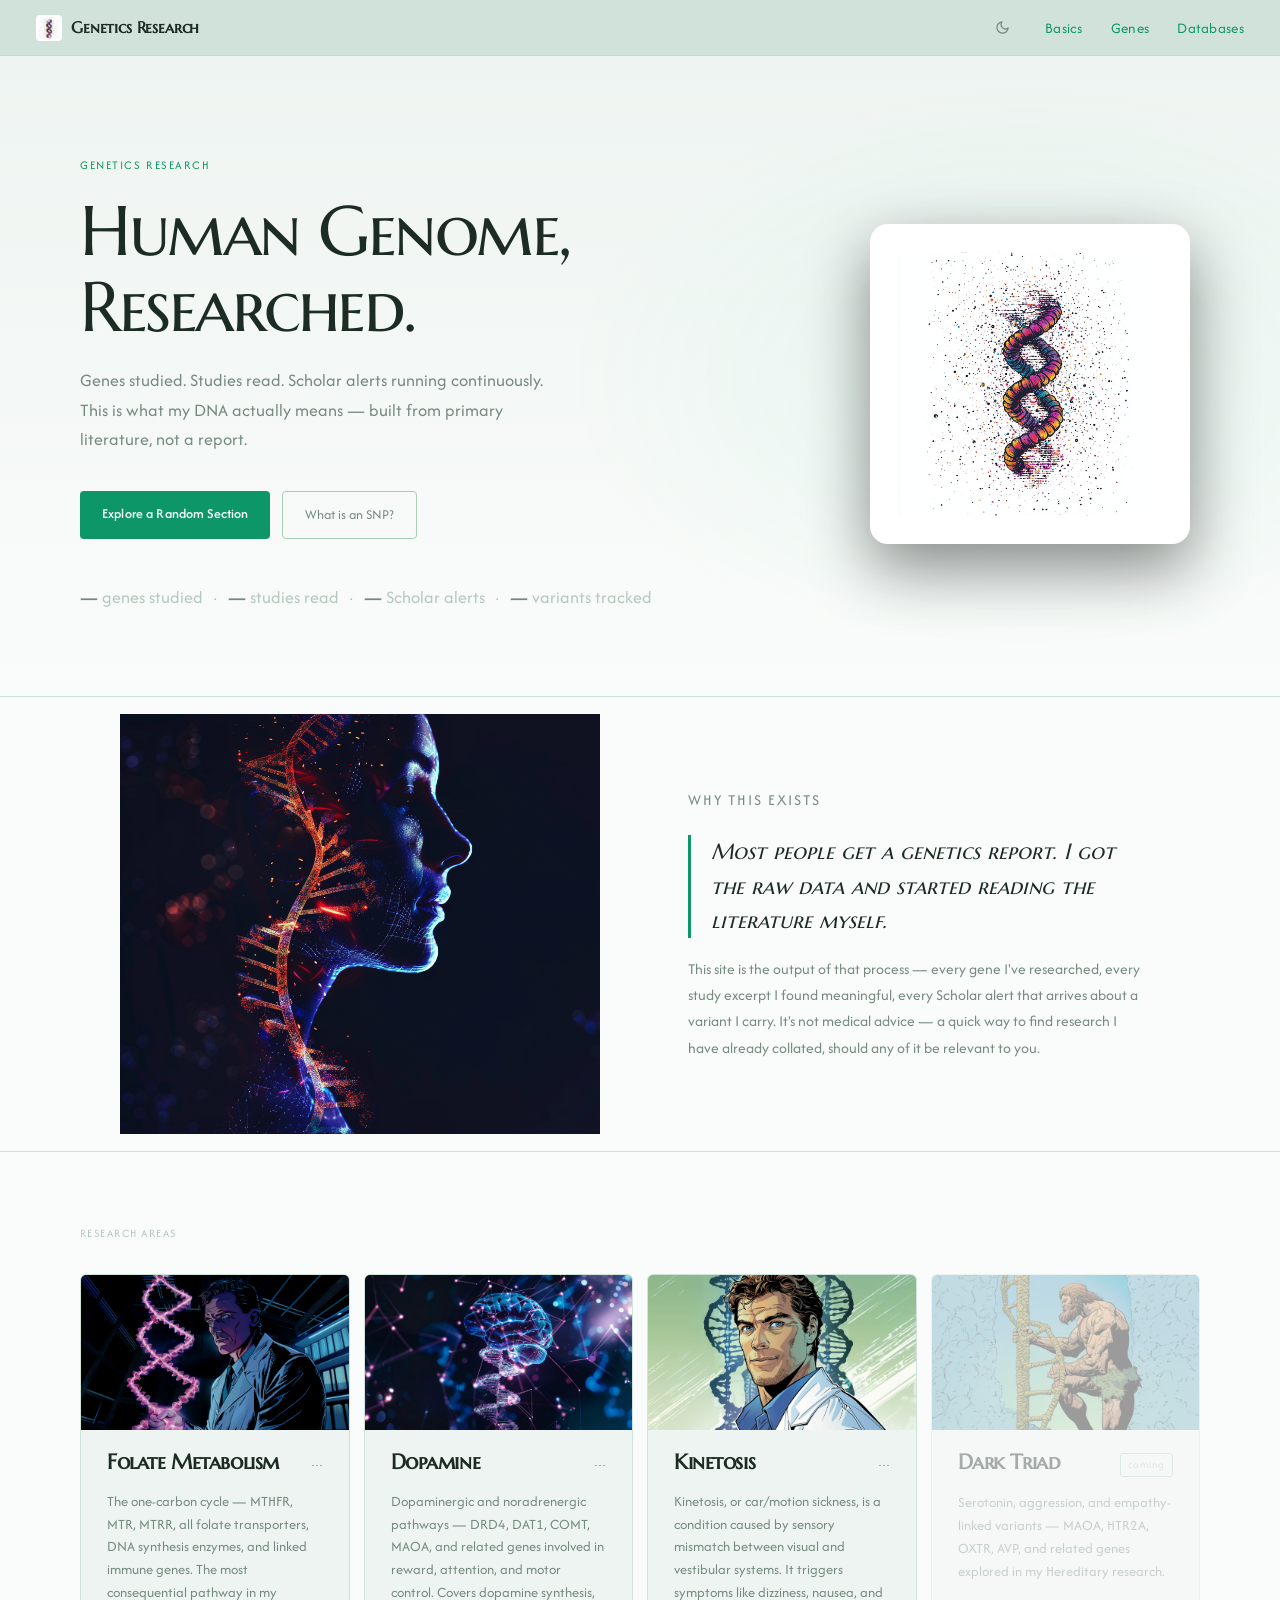
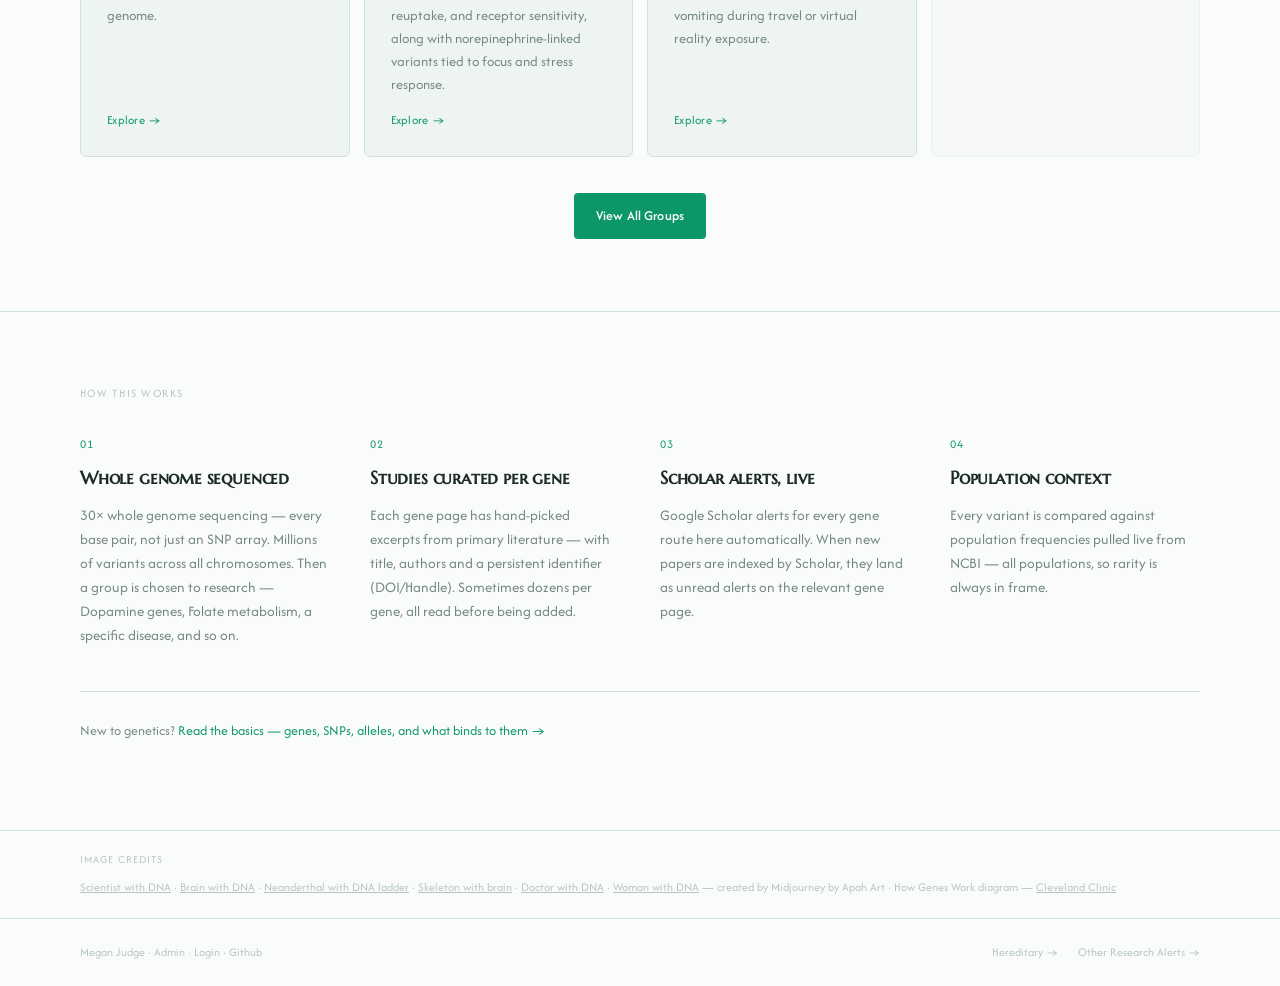
==== commit db9fb038: "Add files via upload" ====
--- a/index.html
+++ b/index.html
@@ -61,7 +61,7 @@
           actually means — built from primary literature, not a report.
         </p>
         <div class="hero-acts">
-          <a class="btn-primary" href="/group/folate-metabolism">Explore Folate Metabolism</a>
+          <a class="btn-primary" id="random-section-btn" href="/group/folate-metabolism">Explore a Random Section</a>
           <a class="btn-ghost" href="/basics">What is an SNP?</a>
         </div>
         <div class="hero-stats">
@@ -152,6 +152,27 @@
           </a>
         </div>
 
+        <div class="group-card">
+          <a class="group-card-img-wrap" href="#credits" aria-label="View image source">
+            <figure class="group-card-img">
+              <img src="/images/doctor_genes_thumbnail.png" alt="Kinetosis" loading="lazy">
+            </figure>
+          </a>
+          <a class="group-card-text" href="/group/kinetosis">
+            <div class="group-card-head">
+              <span class="group-name">Kinetosis</span>
+              <span class="group-count" data-group-count="Kinetosis">…</span>
+            </div>
+            <p class="group-desc">
+              Kinetosis, or car/motion sickness, is a condition caused by sensory
+              mismatch between visual and vestibular systems. It triggers symptoms
+              like dizziness, nausea, and vomiting during travel or virtual reality
+              exposure.
+            </p>
+            <span class="group-link">Explore →</span>
+          </a>
+        </div>
+
         <div class="group-card soon">
           <figure class="group-card-img">
             <img src="/images/neanderthal_genes_thumbnail.png" alt="Dark Triad" loading="lazy">
@@ -168,22 +189,10 @@
           </div>
         </div>
 
-        <div class="group-card soon">
-          <figure class="group-card-img">
-            <img src="/images/skeleton_and_brain_genes_thumbnail.png" alt="Pharmacogenomics" loading="lazy">
-          </figure>
-          <div class="group-card-text">
-            <div class="group-card-head">
-              <span class="group-name">Pharmacogenomics</span>
-              <span class="group-badge">coming</span>
-            </div>
-            <p class="group-desc">
-              Drug metabolism — CYP2D6, CYP2C19, CYP1A2, DPYD, and related
-              enzymes affecting how medications behave in my body.
-            </p>
-          </div>
-        </div>
-
+      </div>
+
+      <div class="groups-cta">
+        <a class="btn-primary" href="/groups">View All Groups</a>
       </div>
     </div>
   </section>
@@ -199,7 +208,9 @@
           <h3>Whole genome sequenced</h3>
           <p>
             30× whole genome sequencing — every base pair, not just an SNP array.
-            Millions of variants across all chromosomes.
+            Millions of variants across all chromosomes. Then a group is chosen
+            to research — Dopamine genes, Folate metabolism, a specific disease,
+            and so on.
           </p>
         </div>
 
@@ -294,6 +305,14 @@
       if (n != null) el.textContent = n;
     });
   }).catch(function () { /* leave placeholders as-is on failure */ });
+
+  fetch("/api/groups").then(function (r) { return r.json(); }).then(function (d) {
+    var groups = d.groups || [];
+    if (!groups.length) return;
+    var pick = groups[Math.floor(Math.random() * groups.length)];
+    var slug = pick.name.toLowerCase().replace(/[^a-z0-9]+/g, "-").replace(/^-|-$/g, "");
+    document.getElementById("random-section-btn").href = "/group/" + slug;
+  }).catch(function () { /* leave default href as-is on failure */ });
 </script>
 
 </body>
--- a/styles.css
+++ b/styles.css
@@ -107,8 +107,8 @@
 }
 .nav-links { display: flex; gap: 28px; align-items: center; }
 .nav-links a {
-  font-family: var(--mono); font-size: 13px;
-  color: var(--muted); text-decoration: none; letter-spacing: 0.02em;
+  font-family: var(--mono); font-size: 15px;
+  color: var(--accent); text-decoration: none; letter-spacing: 0.02em;
   transition: color 0.12s;
 }
 .nav-links a:hover { color: var(--accent); }
@@ -175,6 +175,7 @@
   transition: opacity 0.13s;
 }
 .btn-primary:hover { opacity: 0.86; }
+:root[data-theme="light"] .btn-primary { color: #fff; }
 .btn-ghost {
   display: inline-block; font-family: var(--mono); font-size: 14px;
   padding: 12px 22px; border: 1px solid var(--line-strong);
@@ -185,7 +186,7 @@
 
 .hero-stats {
   display: flex; align-items: center; flex-wrap: wrap; gap: 10px;
-  font-family: var(--mono); font-size: 12px; color: var(--faint);
+  font-family: var(--mono); font-size: clamp(16px, 1.8vw, 18px); color: var(--faint);
 }
 .hero-stats strong { color: var(--muted); font-weight: 600; }
 .stat-sep { color: var(--line-strong); }
@@ -288,6 +289,8 @@
   grid-template-columns: repeat(auto-fill, minmax(260px, 1fr));
   gap: 14px;
 }
+
+.groups-cta { display: flex; justify-content: center; margin-top: 36px; }
 
 .group-card {
   background: var(--card); border: 1px solid var(--line);
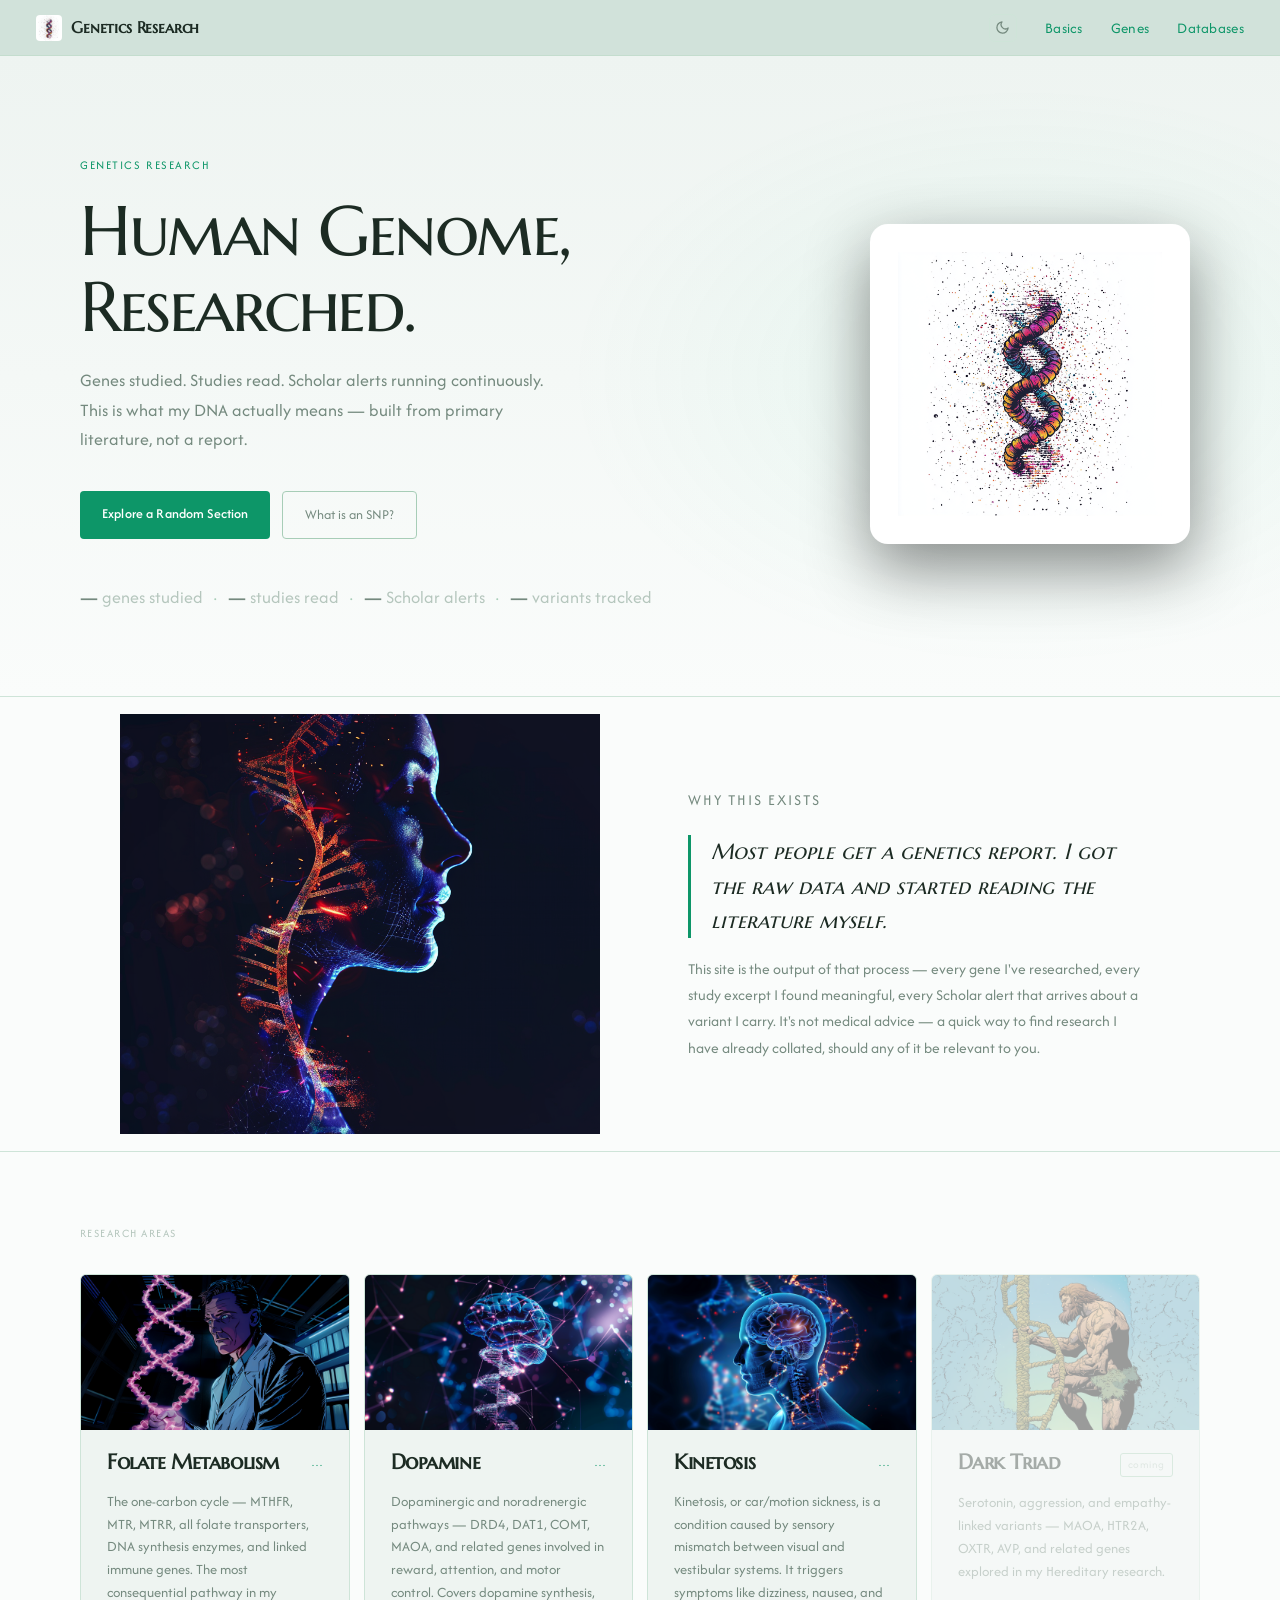
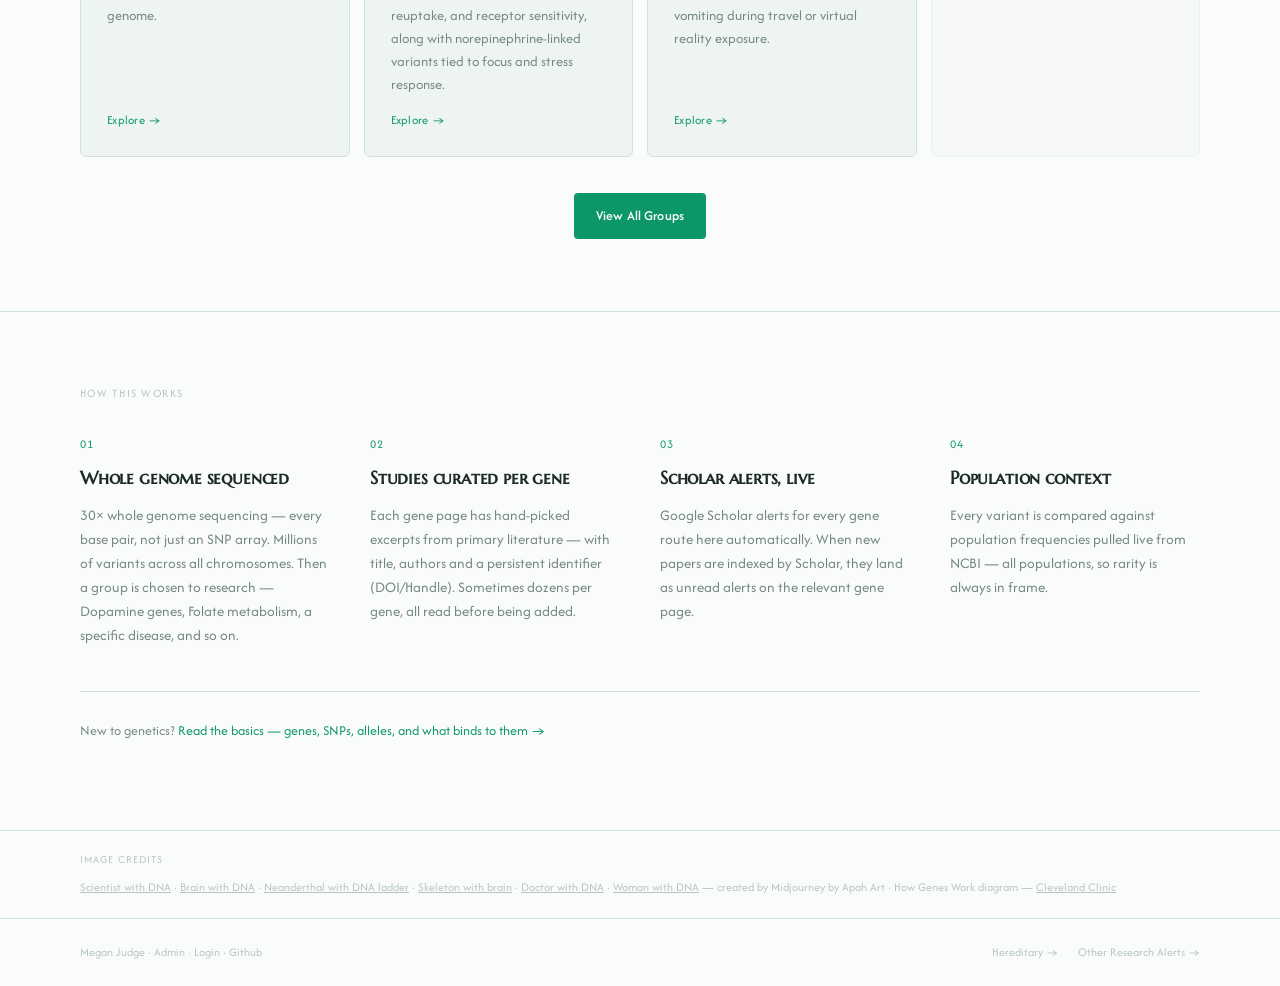
==== commit a41076e0: "Add files via upload" ====
--- a/index.html
+++ b/index.html
@@ -155,7 +155,7 @@
         <div class="group-card">
           <a class="group-card-img-wrap" href="#credits" aria-label="View image source">
             <figure class="group-card-img">
-              <img src="/images/doctor_genes_thumbnail.png" alt="Kinetosis" loading="lazy">
+              <img src="/images/skeleton_and_brain_genes_thumbnail.png" alt="Kinetosis" loading="lazy">
             </figure>
           </a>
           <a class="group-card-text" href="/group/kinetosis">
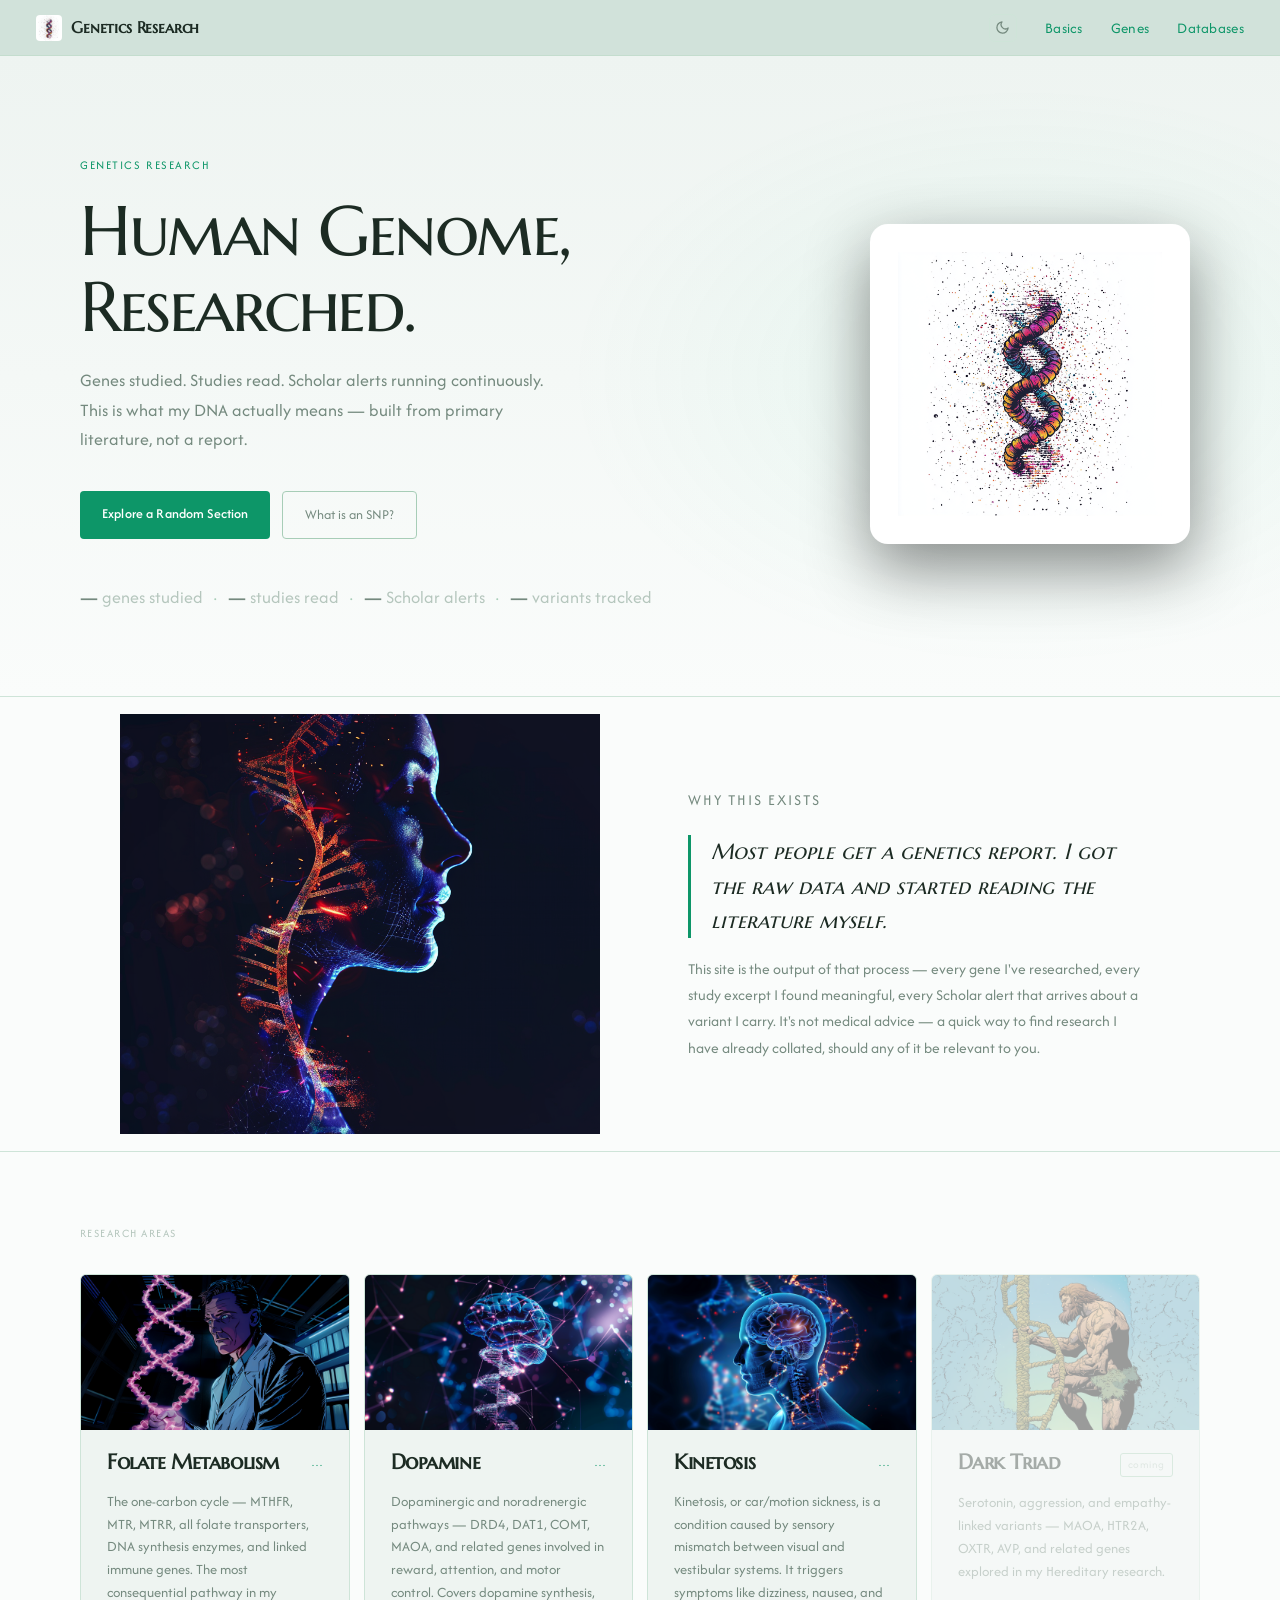
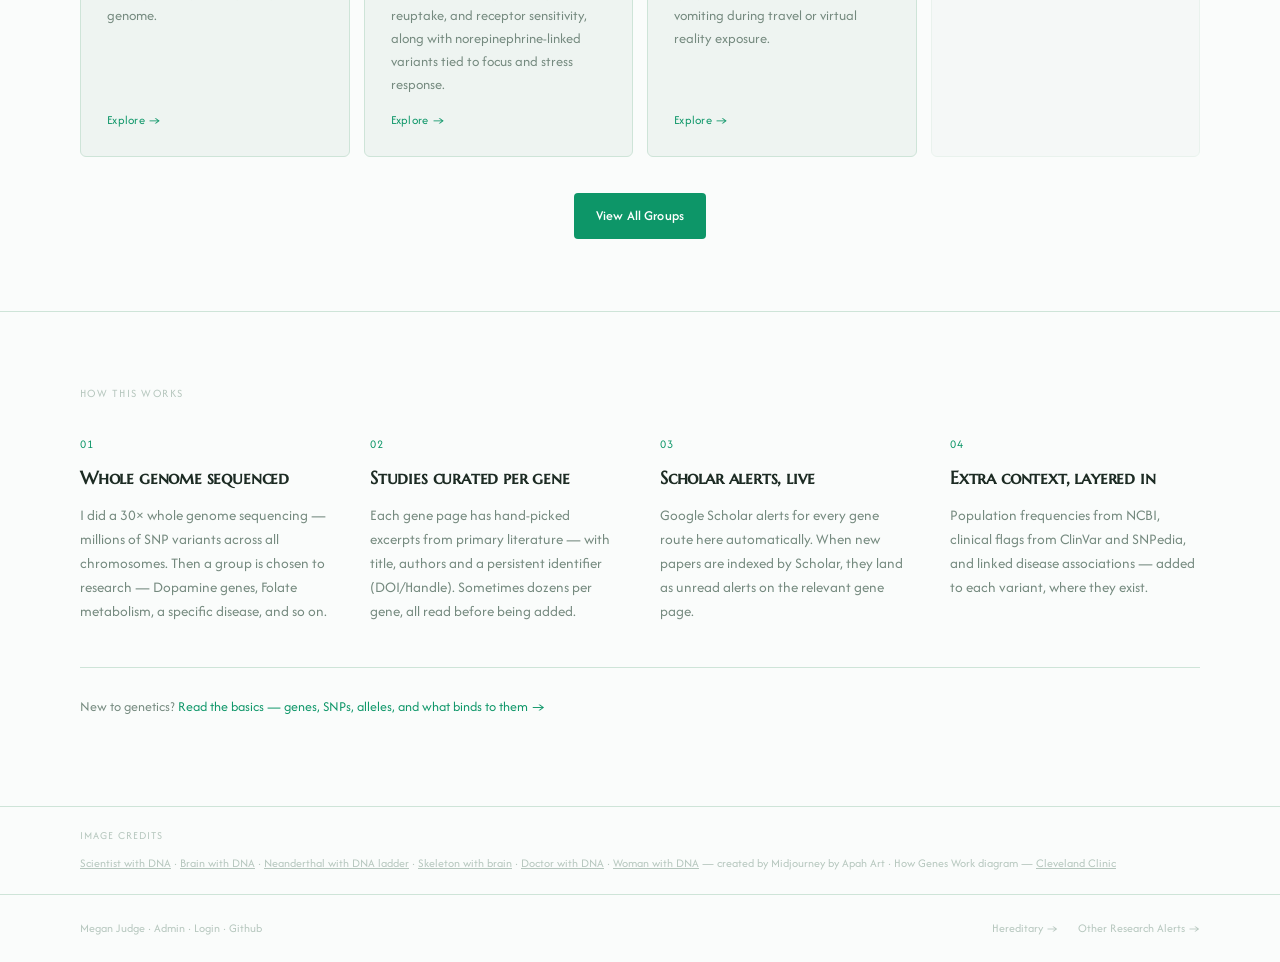
==== commit abf01d3b: "Add files via upload" ====
--- a/index.html
+++ b/index.html
@@ -207,10 +207,9 @@
           <span class="step-num">01</span>
           <h3>Whole genome sequenced</h3>
           <p>
-            30× whole genome sequencing — every base pair, not just an SNP array.
-            Millions of variants across all chromosomes. Then a group is chosen
-            to research — Dopamine genes, Folate metabolism, a specific disease,
-            and so on.
+            I did a 30× whole genome sequencing — millions of SNP variants
+            across all chromosomes. Then a group is chosen to research —
+            Dopamine genes, Folate metabolism, a specific disease, and so on.
           </p>
         </div>
 
@@ -236,10 +235,11 @@
 
         <div class="step">
           <span class="step-num">04</span>
-          <h3>Population context</h3>
+          <h3>Extra context, layered in</h3>
           <p>
-            Every variant is compared against population frequencies pulled
-            live from NCBI — all populations, so rarity is always in frame.
+            Population frequencies from NCBI, clinical flags from ClinVar and
+            SNPedia, and linked disease associations — added to each variant,
+            where they exist.
           </p>
         </div>
 
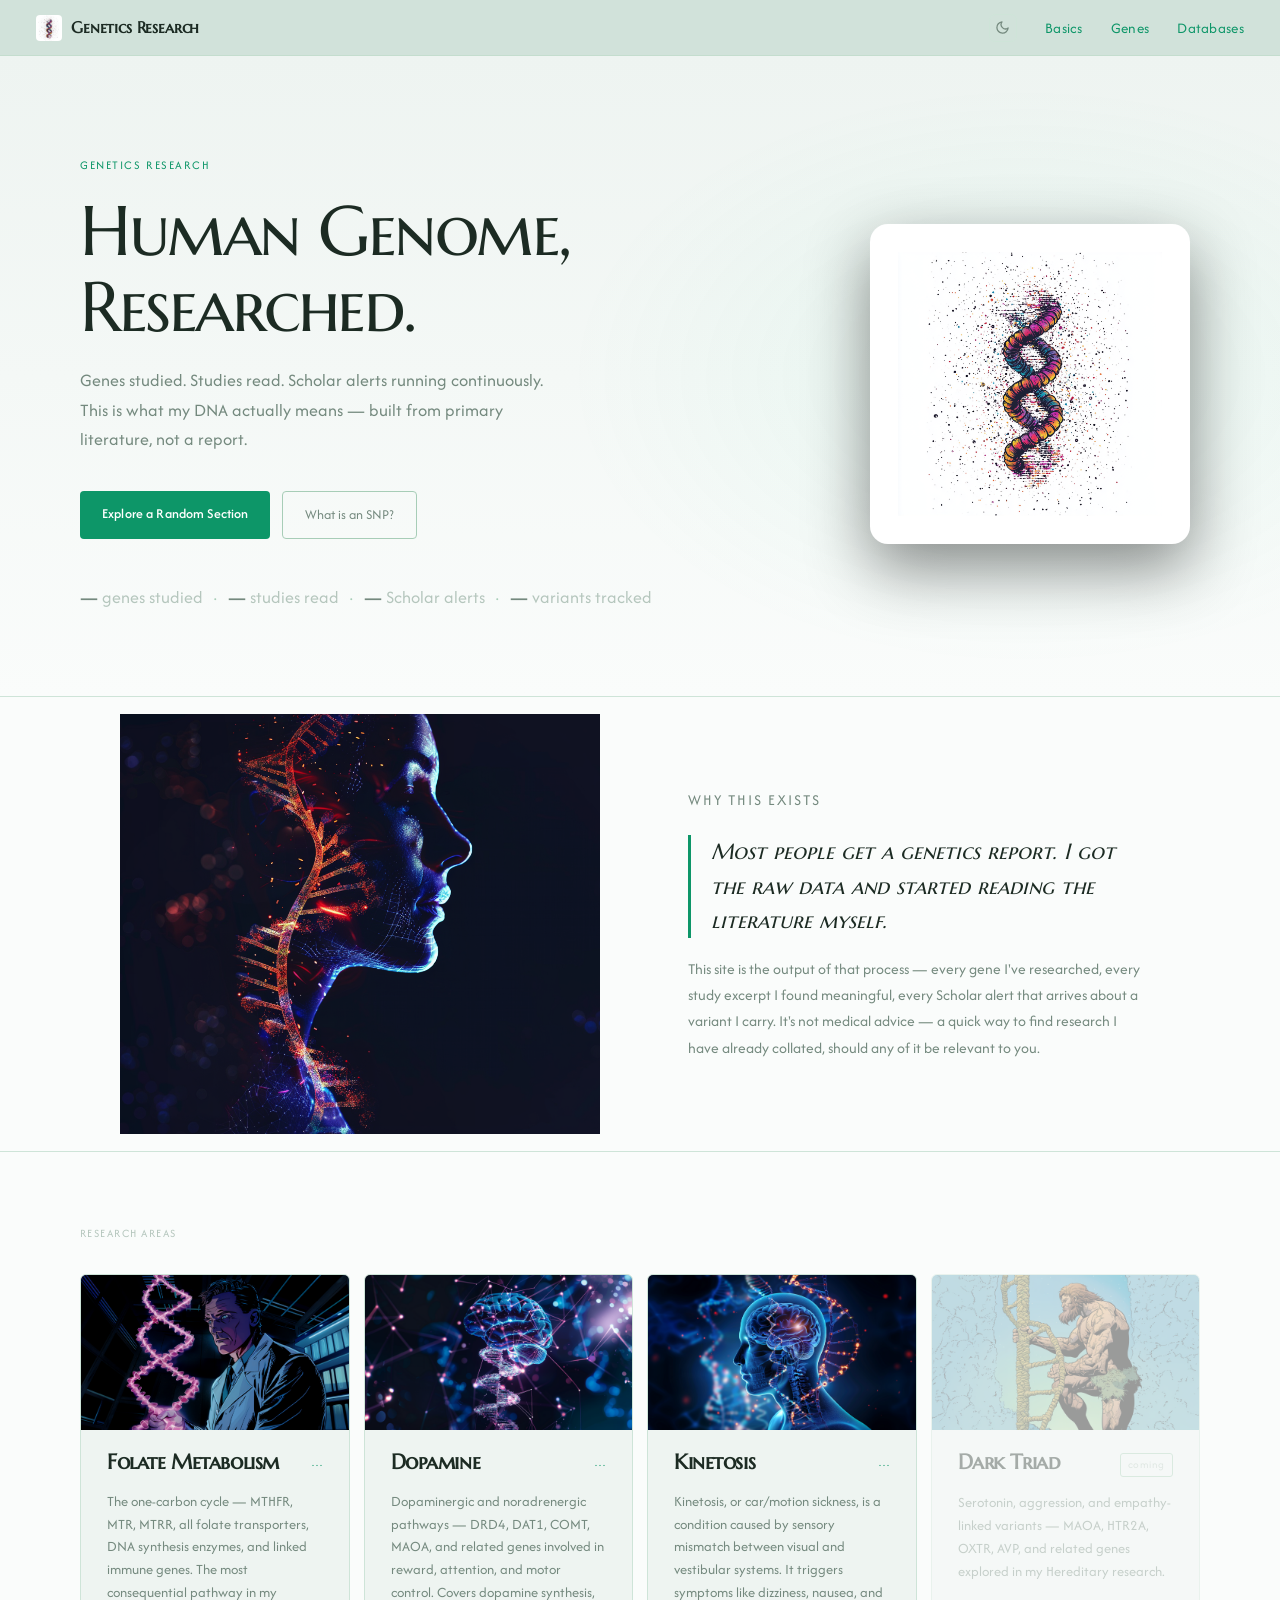
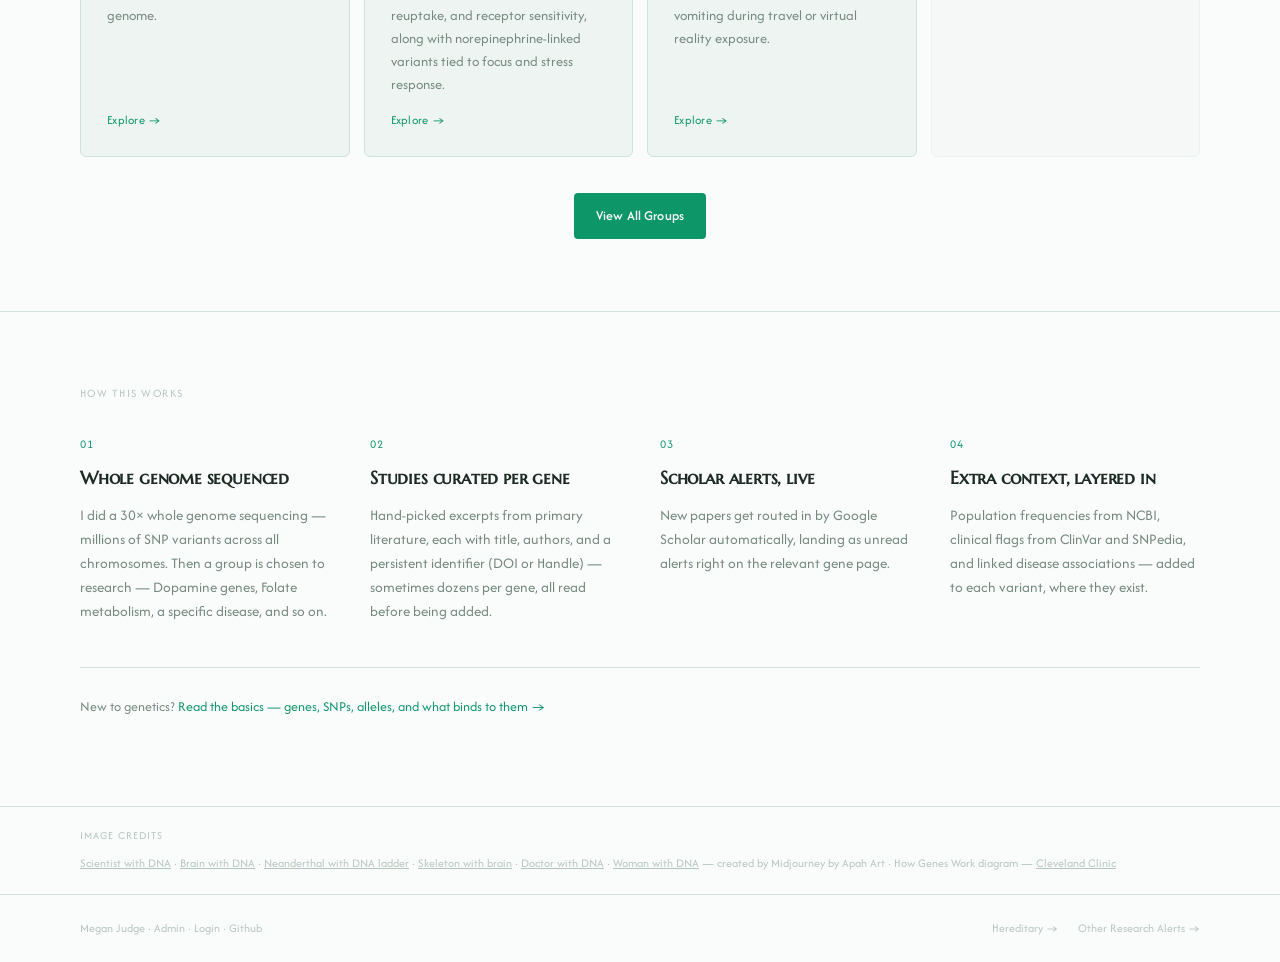
==== commit c6fe12e7: "Add files via upload" ====
--- a/index.html
+++ b/index.html
@@ -217,9 +217,9 @@
           <span class="step-num">02</span>
           <h3>Studies curated per gene</h3>
           <p>
-            Each gene page has hand-picked excerpts from primary literature —
-            with title, authors and a persistent identifier (DOI/Handle). Sometimes dozens per gene, all read
-            before being added.
+            Hand-picked excerpts from primary literature, each with title,
+            authors, and a persistent identifier (DOI or Handle) — sometimes
+            dozens per gene, all read before being added.
           </p>
         </div>
 
@@ -227,9 +227,8 @@
           <span class="step-num">03</span>
           <h3>Scholar alerts, live</h3>
           <p>
-            Google Scholar alerts for every gene route here automatically.
-            When new papers are indexed by Scholar, they land as unread alerts
-            on the relevant gene page.
+            New papers get routed in by Google Scholar automatically, landing
+            as unread alerts right on the relevant gene page.
           </p>
         </div>
 
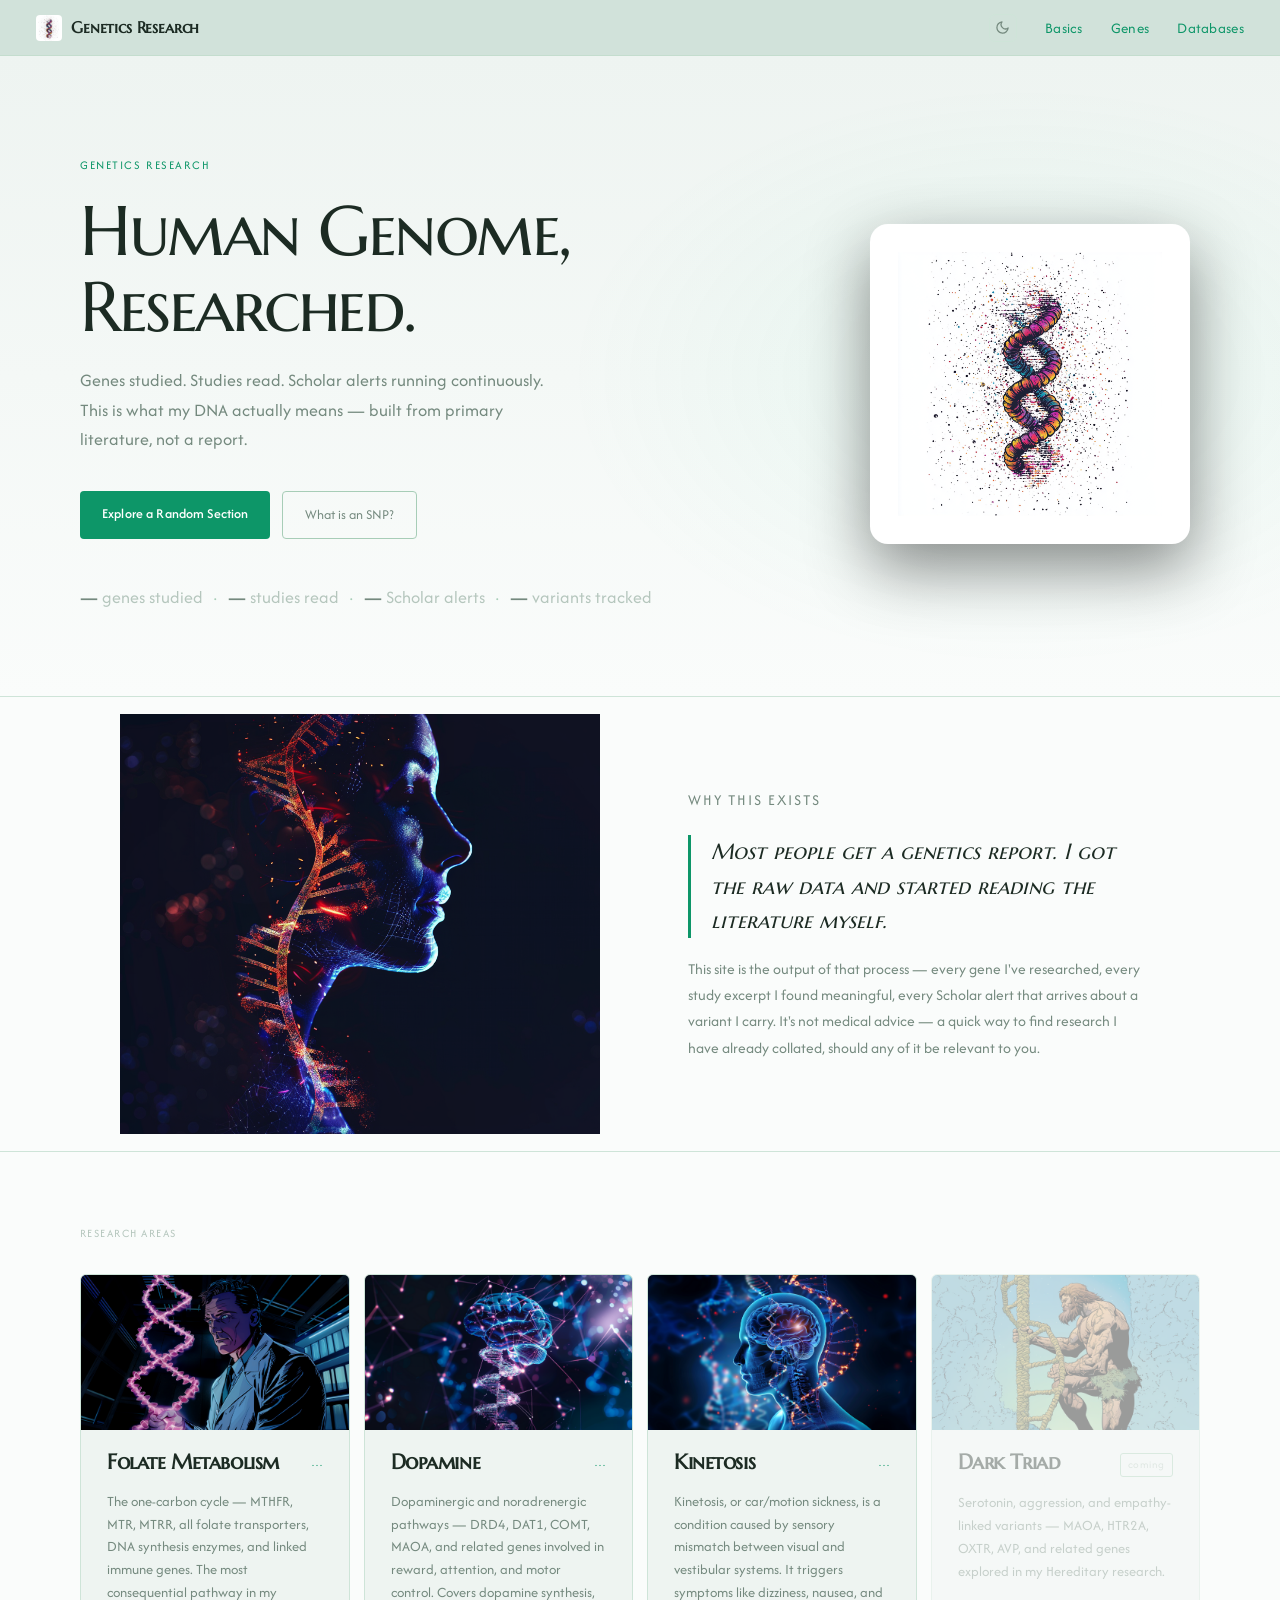
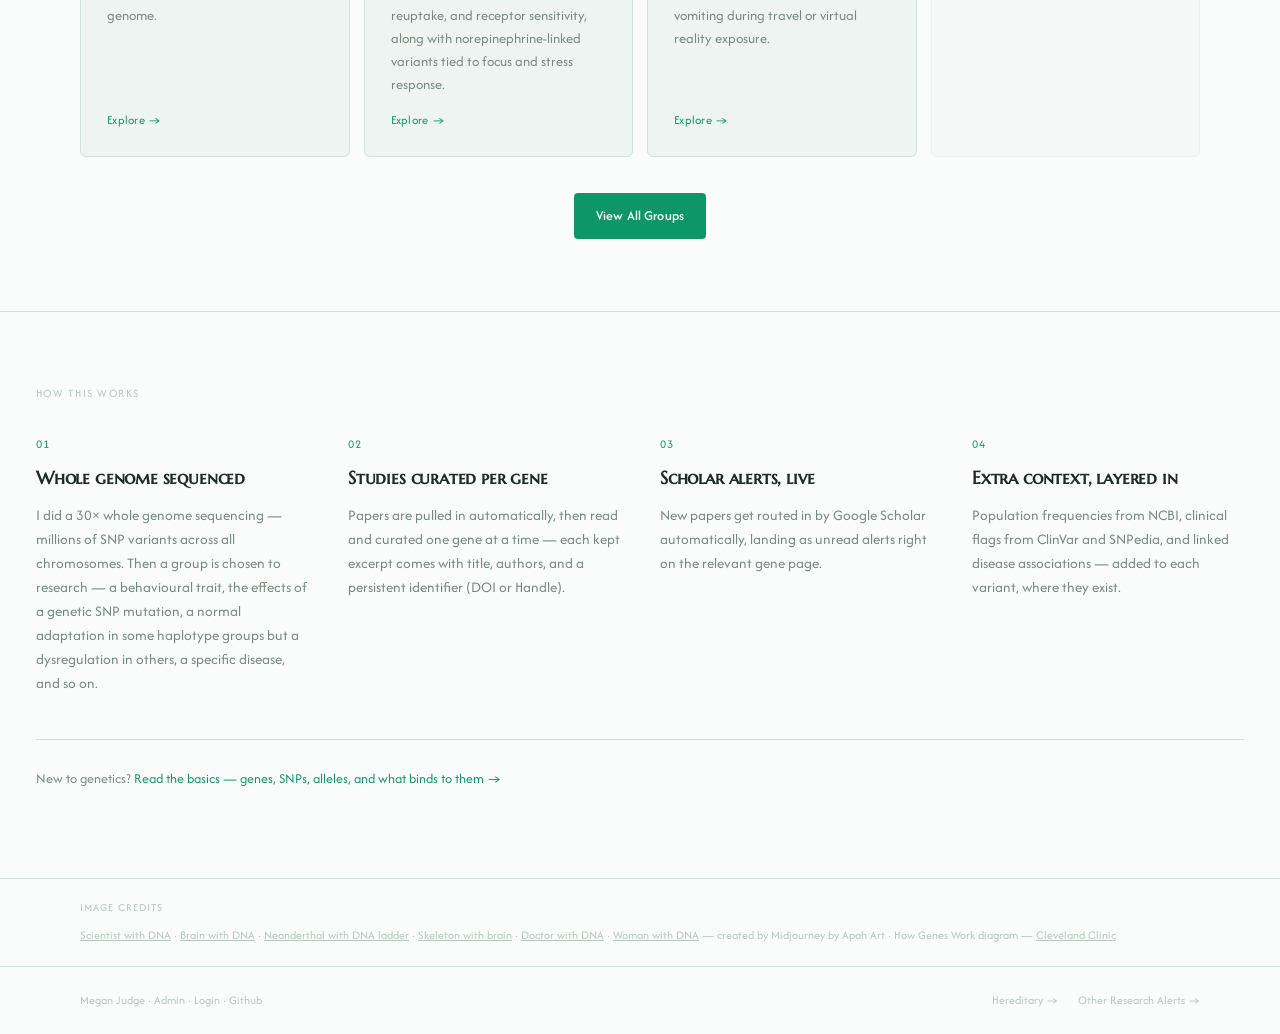
==== commit 28291e5c: "Add files via upload" ====
--- a/index.html
+++ b/index.html
@@ -209,7 +209,9 @@
           <p>
             I did a 30× whole genome sequencing — millions of SNP variants
             across all chromosomes. Then a group is chosen to research —
-            Dopamine genes, Folate metabolism, a specific disease, and so on.
+            a behavioural trait, the effects of a genetic SNP mutation, a
+            normal adaptation in some haplotype groups but a dysregulation
+            in others, a specific disease, and so on.
           </p>
         </div>
 
@@ -217,9 +219,9 @@
           <span class="step-num">02</span>
           <h3>Studies curated per gene</h3>
           <p>
-            Hand-picked excerpts from primary literature, each with title,
-            authors, and a persistent identifier (DOI or Handle) — sometimes
-            dozens per gene, all read before being added.
+            Papers are pulled in automatically, then read and curated one
+            gene at a time — each kept excerpt comes with title, authors,
+            and a persistent identifier (DOI or Handle).
           </p>
         </div>
 
--- a/styles.css
+++ b/styles.css
@@ -276,7 +276,8 @@
   padding: 72px 36px;
   border-bottom: 1px solid var(--line);
 }
-.groups-inner, .how-inner { max-width: var(--max-w); margin: 0 auto; }
+.groups-inner { max-width: var(--max-w); margin: 0 auto; }
+.how-inner { max-width: 1280px; margin: 0 auto; }
 
 .section-label {
   font-family: var(--mono); font-size: 11.5px;
@@ -365,7 +366,7 @@
 
 .how-steps {
   display: grid;
-  grid-template-columns: repeat(auto-fill, minmax(240px, 1fr));
+  grid-template-columns: repeat(auto-fit, minmax(240px, 1fr));
   gap: 48px 40px;
   margin-bottom: 44px;
 }
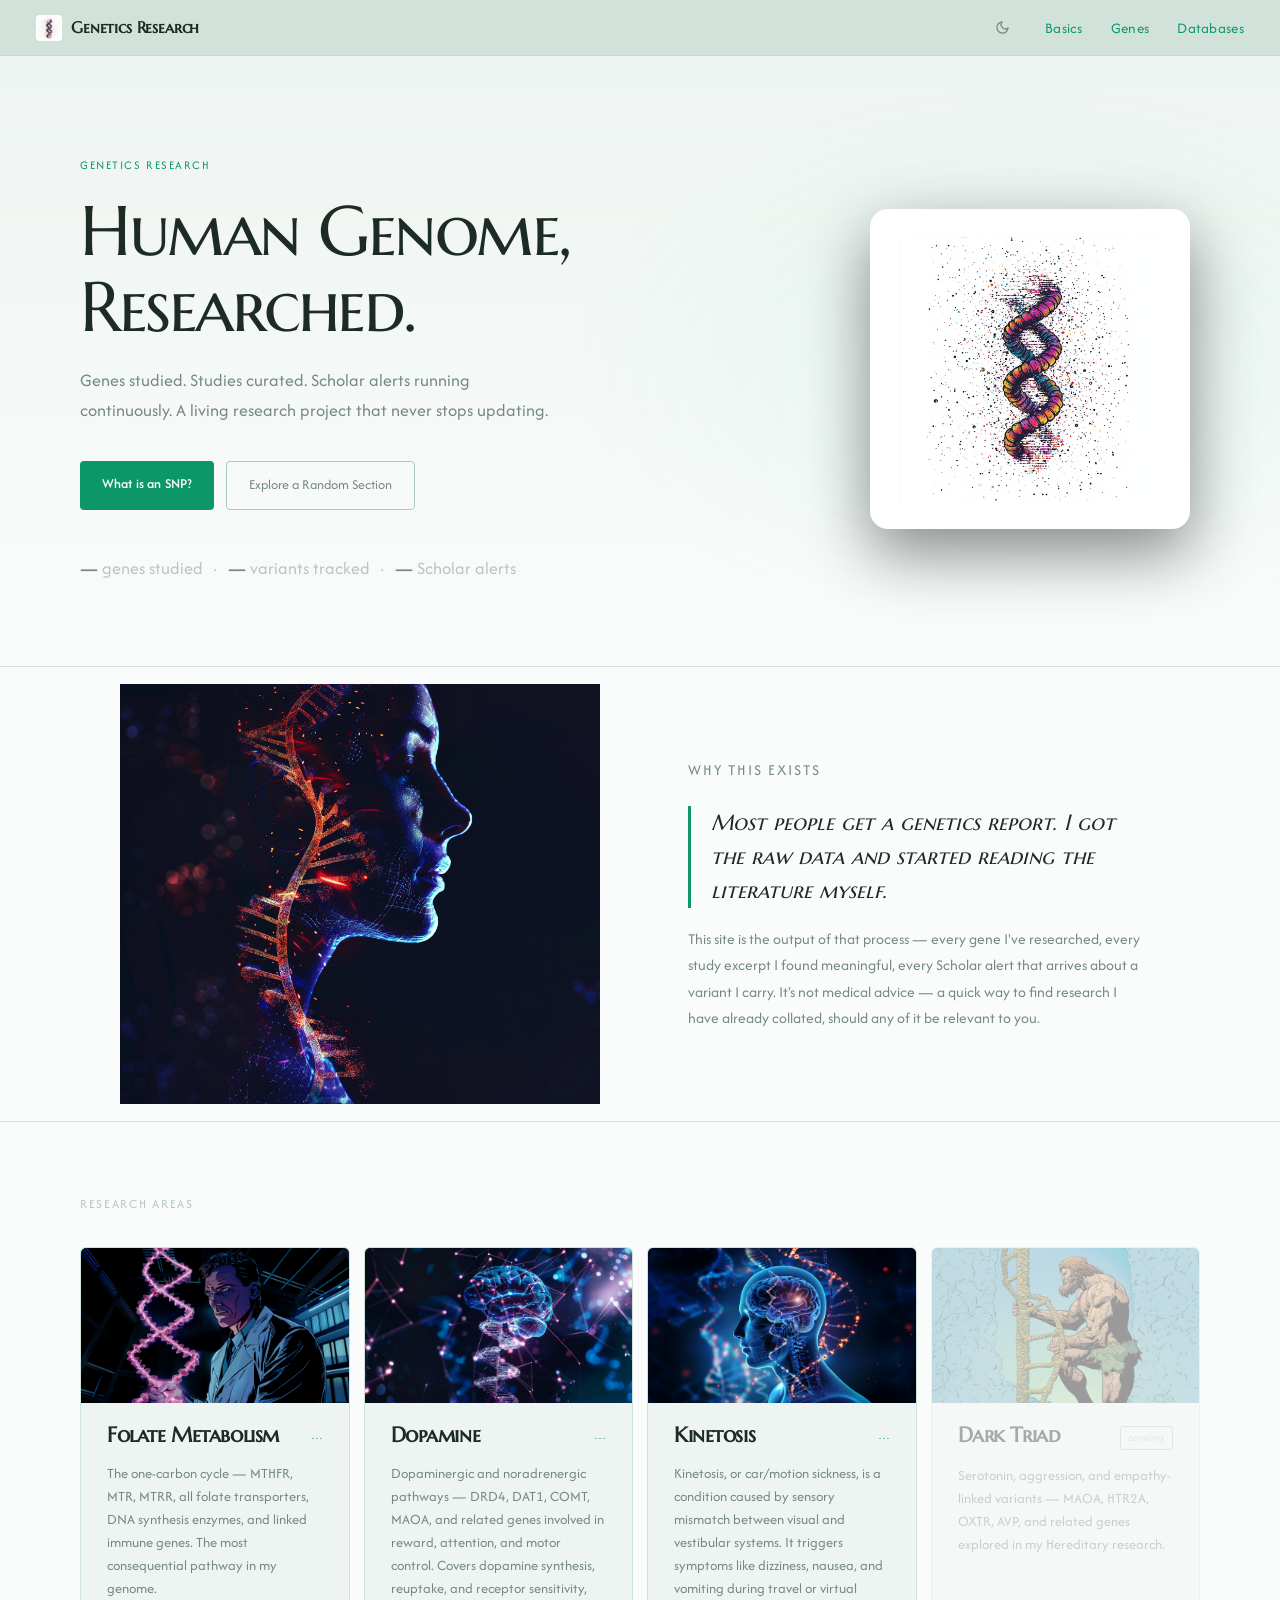
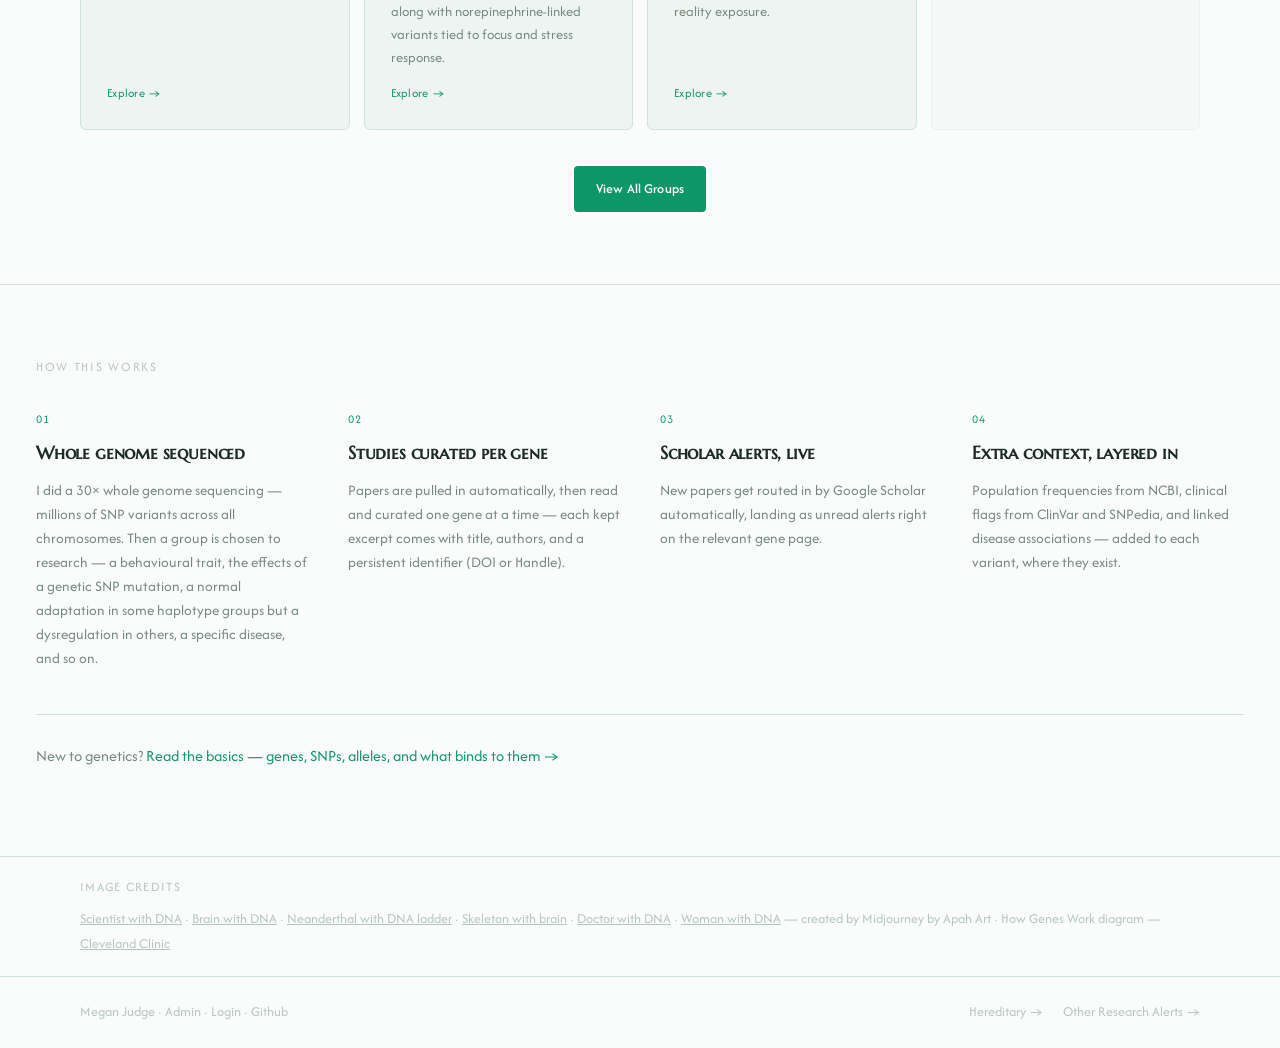
==== commit dbe4bce4: "Add files via upload" ====
--- a/index.html
+++ b/index.html
@@ -56,22 +56,20 @@
         <p class="hero-eyebrow">Genetics Research</p>
         <h1 class="hero-title">Human Genome,<br>Researched.</h1>
         <p class="hero-sub">
-          Genes studied. Studies read.
-          Scholar alerts running continuously. This is what my DNA
-          actually means — built from primary literature, not a report.
+          Genes studied. Studies curated.
+          Scholar alerts running continuously. A living research project
+          that never stops updating.
         </p>
         <div class="hero-acts">
-          <a class="btn-primary" id="random-section-btn" href="/group/folate-metabolism">Explore a Random Section</a>
-          <a class="btn-ghost" href="/basics">What is an SNP?</a>
+          <a class="btn-primary" href="/basics">What is an SNP?</a>
+          <a class="btn-ghost" id="random-section-btn" href="/group/folate-metabolism">Explore a Random Section</a>
         </div>
         <div class="hero-stats">
           <span class="stat"><strong data-stat="genes">—</strong> genes studied</span>
           <span class="stat-sep">·</span>
-          <span class="stat"><strong data-stat="studies">—</strong> studies read</span>
+          <span class="stat"><strong data-stat="variants">—</strong> variants tracked</span>
           <span class="stat-sep">·</span>
           <span class="stat"><strong data-stat="scholar">—</strong> Scholar alerts</span>
-          <span class="stat-sep">·</span>
-          <span class="stat"><strong data-stat="variants">—</strong> variants tracked</span>
         </div>
       </div>
       <div class="hero-visual">
--- a/styles.css
+++ b/styles.css
@@ -280,7 +280,7 @@
 .how-inner { max-width: 1280px; margin: 0 auto; }
 
 .section-label {
-  font-family: var(--mono); font-size: 11.5px;
+  font-family: var(--mono); font-size: 13px;
   letter-spacing: 0.13em; text-transform: uppercase;
   color: var(--faint); margin: 0 0 32px;
 }
@@ -384,7 +384,7 @@
   line-height: 1.6; margin: 0;
 }
 .how-footer {
-  font-family: var(--mono); font-size: 14px;
+  font-family: var(--mono); font-size: 16px;
   color: var(--muted); margin: 0;
   padding-top: 28px; border-top: 1px solid var(--line);
 }
@@ -402,12 +402,12 @@
 }
 .credits-inner { max-width: var(--max-w); margin: 0 auto; }
 .credits-heading {
-  font-family: var(--mono); font-size: 11px;
+  font-family: var(--mono); font-size: 13px;
   letter-spacing: 0.1em; text-transform: uppercase;
   color: var(--faint); margin: 0 0 8px;
 }
 .credits-line {
-  font-family: var(--mono); font-size: 12px;
+  font-family: var(--mono); font-size: 14px;
   color: var(--faint); line-height: 1.8; margin: 0;
 }
 .credits-line a { color: var(--faint); text-decoration: underline; }
@@ -423,7 +423,7 @@
   max-width: var(--max-w); margin: 0 auto;
   display: flex; align-items: center;
   justify-content: space-between; gap: 16px;
-  font-family: var(--mono); font-size: 12px; color: var(--faint);
+  font-family: var(--mono); font-size: 14px; color: var(--faint);
 }
 .footer-inner a { color: var(--faint); text-decoration: none; transition: color 0.12s; }
 .footer-inner a:hover { color: var(--accent); }
@@ -658,6 +658,134 @@
   font-size: 17px;
 }
 .snp-freq-row:last-child { border-bottom: none; }
+.snp-freq-row--standalone {
+  border: 1px solid var(--line);
+  border-radius: 10px;
+  margin: 12px 0;
+  font-family: var(--mono);
+}
+
+.process-timeline {
+  position: relative;
+  margin: 32px 0;
+  padding-left: 30px;
+}
+.process-timeline::before {
+  content: "";
+  position: absolute;
+  left: 6px;
+  top: 6px;
+  bottom: 6px;
+  width: 2px;
+  background: linear-gradient(var(--accent), var(--pink));
+  opacity: 0.4;
+}
+.process-step { position: relative; margin-bottom: 34px; }
+.process-step:last-of-type { margin-bottom: 0; }
+.process-dot {
+  position: absolute;
+  left: -30px;
+  top: 4px;
+  width: 14px;
+  height: 14px;
+  border-radius: 50%;
+  background: var(--accent);
+  box-shadow: 0 0 0 4px var(--bg), 0 0 0 5px var(--line-strong);
+}
+.process-step::after {
+  content: "";
+  position: absolute;
+  left: -23px;
+  top: 50%;
+  width: 0;
+  height: 0;
+  border-left: 4px solid transparent;
+  border-right: 4px solid transparent;
+  border-top: 6px solid var(--pink);
+  opacity: 0.85;
+  transform: translate(-50%, -50%);
+}
+.process-step h4 {
+  font-family: var(--mono);
+  font-size: 13px;
+  letter-spacing: 0.06em;
+  text-transform: uppercase;
+  color: var(--ink);
+  margin: 0 0 10px;
+}
+.basics-body .process-line {
+  font-family: var(--mono);
+  font-size: 14px;
+  line-height: 1.7;
+  color: var(--body-text);
+  margin: 0;
+}
+.process-codon-grid {
+  display: grid;
+  grid-template-columns: repeat(auto-fill, minmax(220px, 1fr));
+  gap: 0 20px;
+}
+.process-codon-grid .process-line {
+  line-height: 1.3;
+}
+.process-codon-grid .process-line {
+  white-space: nowrap;
+}
+.codon-cluster {
+  font-size: 15px;
+}
+.variant-stack {
+  margin: 28px 0;
+  display: flex;
+  flex-direction: column;
+  gap: 10px;
+  font-family: var(--mono);
+  background: var(--card);
+  border: 1px solid var(--line);
+  border-radius: 10px;
+  padding: 24px;
+}
+.variant-stack-row { display: flex; align-items: center; gap: 14px; }
+.variant-stack-bar {
+  position: relative;
+  flex: 1;
+  height: 38px;
+  background: rgba(0, 0, 0, 0.4);
+  border-radius: 19px;
+  overflow: hidden;
+  border: 1px solid rgba(255, 255, 255, 0.07);
+}
+.variant-stack-fill {
+  width: 0;
+  height: 100%;
+  border-radius: 19px;
+  transition: width 1.1s ease-in-out;
+}
+.variant-stack-fill--teal    { background: linear-gradient(90deg, #03282D, #0A7E8C); }
+.variant-stack-fill--gold    { background: linear-gradient(90deg, #2D2403, #C9A227); }
+.variant-stack-fill--red     { background: linear-gradient(90deg, #2D0D03, #E85D4C); }
+.variant-stack-fill--olive   { background: linear-gradient(90deg, #1C2203, #7E8C0A); }
+.variant-stack-fill--magenta { background: linear-gradient(90deg, #28032D, #8C0A7E); }
+.variant-stack-bar-label {
+  position: absolute;
+  left: 14px;
+  top: 50%;
+  transform: translateY(-50%);
+  font-size: 14px;
+  font-weight: 600;
+  color: #fff;
+  z-index: 2;
+  white-space: nowrap;
+}
+.variant-stack-value {
+  font-size: 12px;
+  color: var(--ink);
+  white-space: nowrap;
+  min-width: 90px;
+}
+
+.snp-freq-row--highlight.snp-freq-row--standalone .snp-freq-label { color: var(--body-text); }
+.snp-freq-row--highlight.snp-freq-row--standalone .snp-freq-note { color: var(--body-text); }
 .snp-freq-row--highlight { background: var(--accent-dim); }
 .snp-freq-label { color: var(--muted); font-size: 16px; letter-spacing: 0.04em; }
 .snp-freq-bar   { color: var(--ink); }
@@ -1019,6 +1147,18 @@
   border-radius: 0 8px 8px 0; padding: 28px 32px;
   margin: 40px 0; font-size: 18px; color: var(--body-text); line-height: 1.8;
 }
+.callout-wide {
+  margin-left: -32px; margin-right: -32px;
+  padding-left: 64px; padding-right: 64px;
+}
+
+@media (max-width: 600px) {
+  .callout ul { padding-left: 20px; }
+  .basics-hero-inner .hero-acts { margin-top: 36px; }
+  .basics-img-mobile-wide { width: 95% !important; }
+  .codon-cluster { font-size: inherit; }
+}
+
 .callout .basics-figure { margin: 52px 0; }
 .callout .basics-figure:first-child { margin-top: 0; }
 .callout .basics-figure:last-child { margin-bottom: 0; }
@@ -1126,6 +1266,7 @@
 
 /* Inline text highlights */
 .highlight-pink { color: var(--pink); font-weight: 600; }
+.highlight-green { color: var(--accent); font-weight: 600; }
 .highlight-pink-soft { color: var(--pink-soft); font-weight: 600; }
 
 /* Footer nav links */
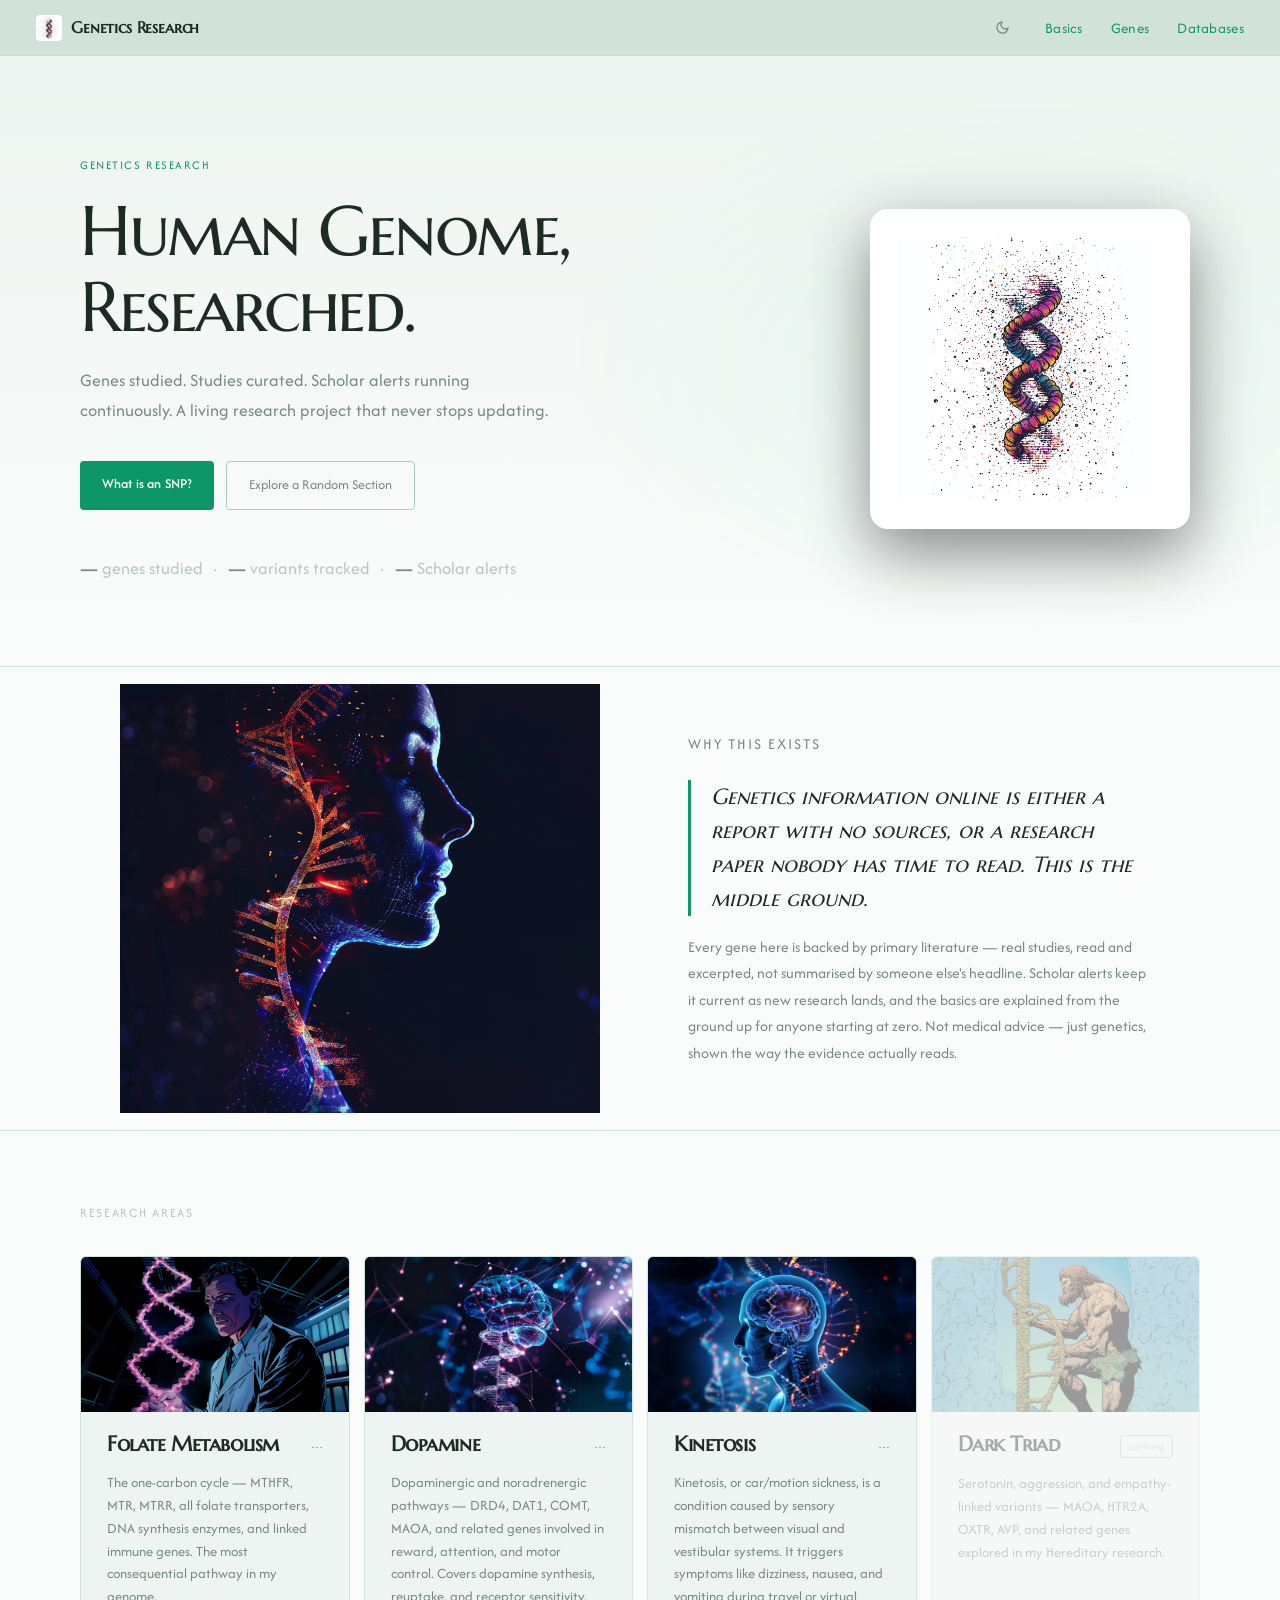
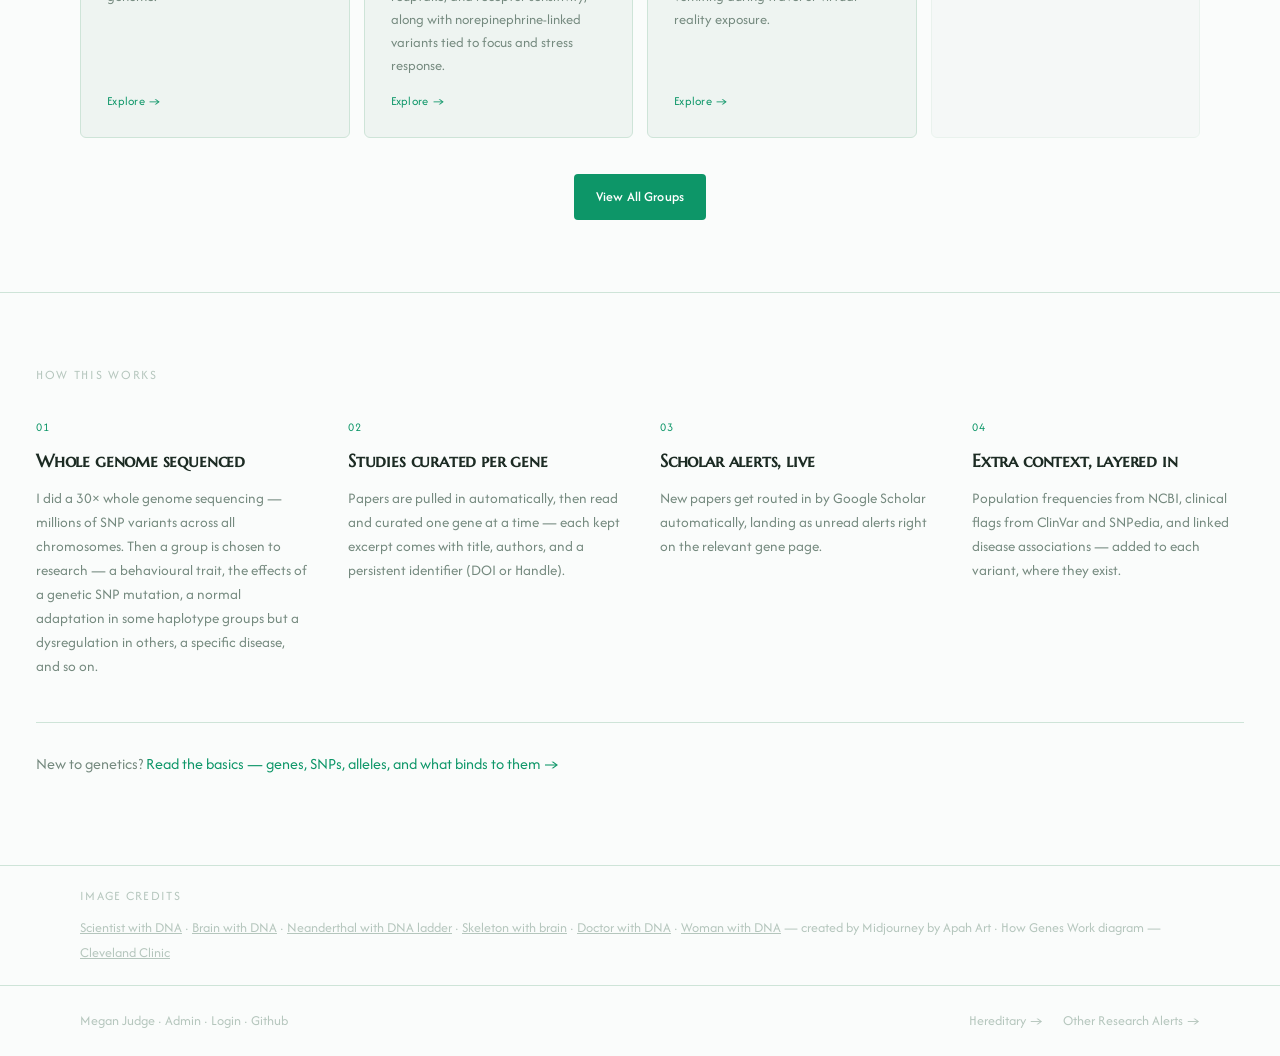
==== commit 094147c0: "Add files via upload" ====
--- a/index.html
+++ b/index.html
@@ -91,13 +91,15 @@
       <div class="statement-text">
         <p class="section-label">Why this exists</p>
         <blockquote class="statement-quote">
-          Most people get a genetics report. I got the raw data and started reading the literature myself.
+          Genetics information online is either a report with no sources, or a research paper nobody has time to read. This is the middle ground.
         </blockquote>
         <p>
-          This site is the output of that process — every gene I've researched,
-          every study excerpt I found meaningful, every Scholar alert that arrives
-          about a variant I carry. It's not medical advice — a quick way to find
-          research I have already collated, should any of it be relevant to you.
+          Every gene here is backed by primary literature — real studies, read
+          and excerpted, not summarised by someone else's headline. Scholar
+          alerts keep it current as new research lands, and the basics are
+          explained from the ground up for anyone starting at zero. Not
+          medical advice — just genetics, shown the way the evidence actually
+          reads.
         </p>
       </div>
     </div>
